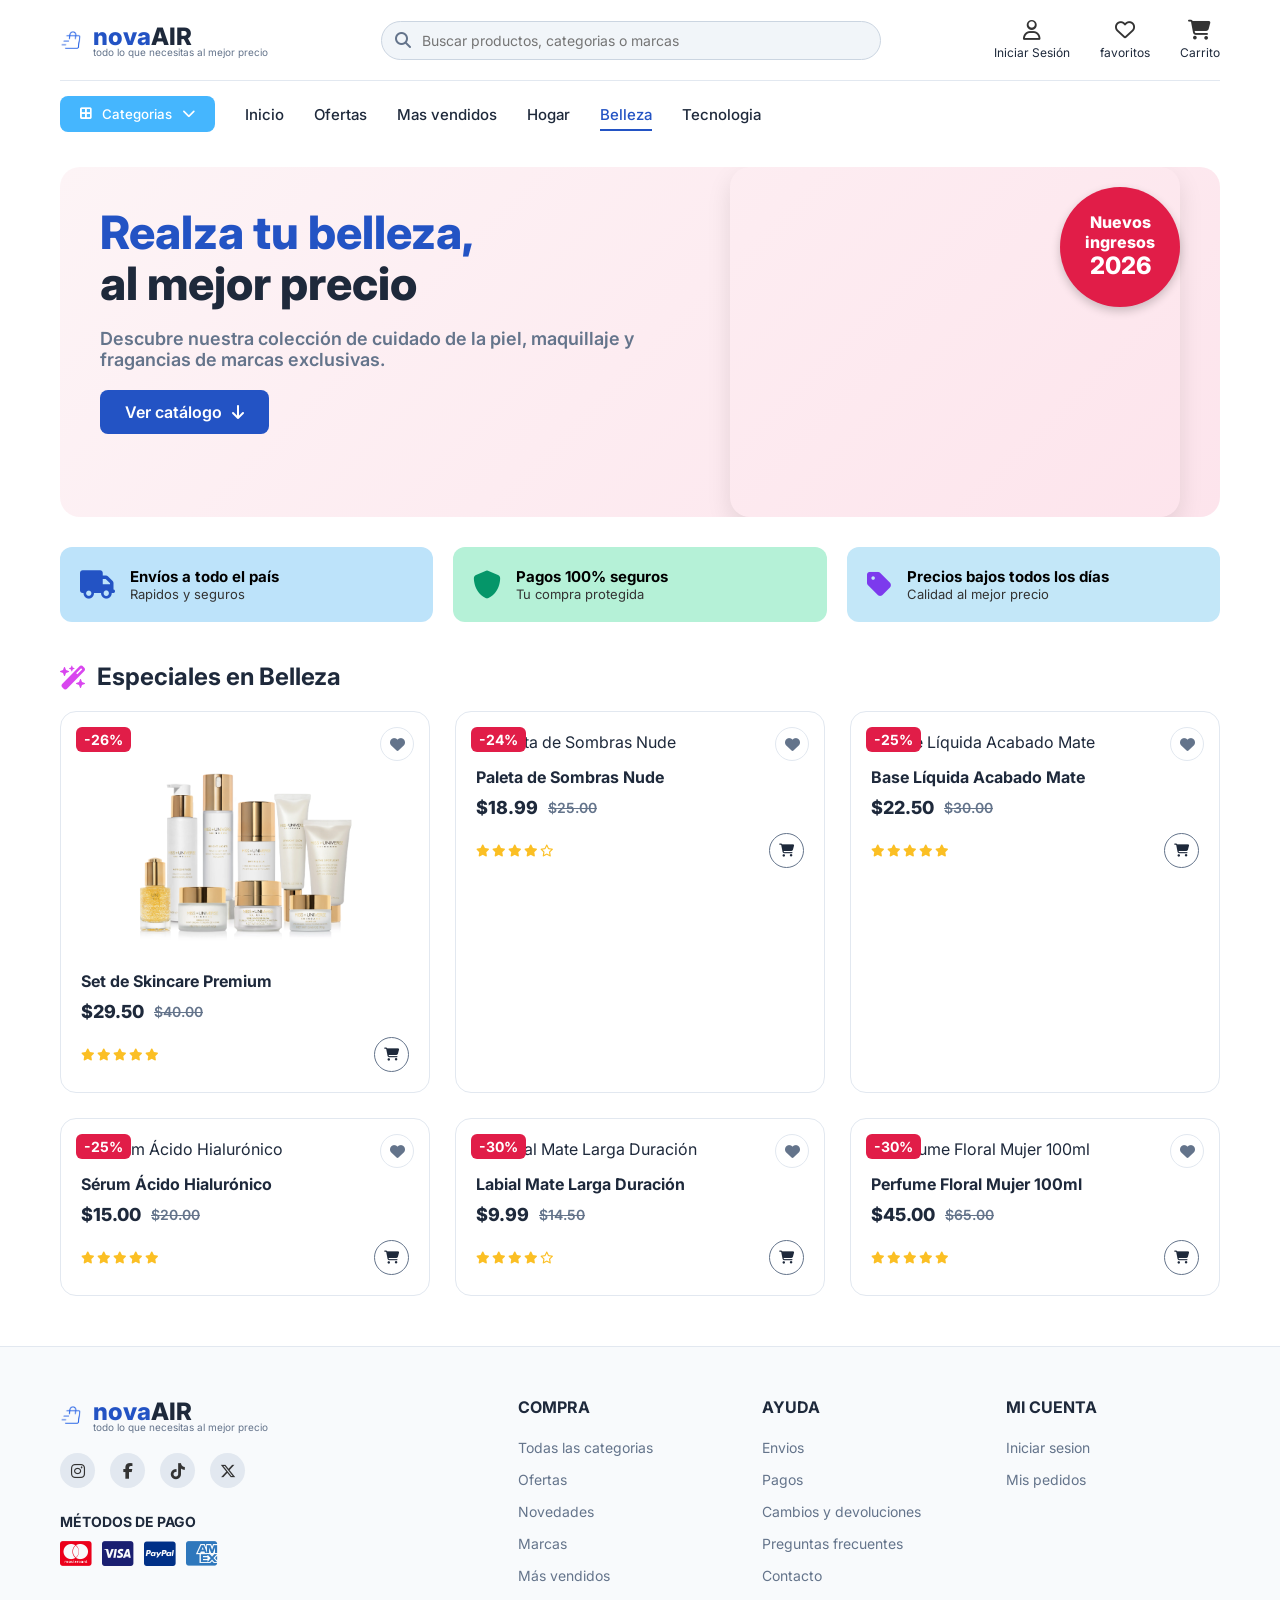
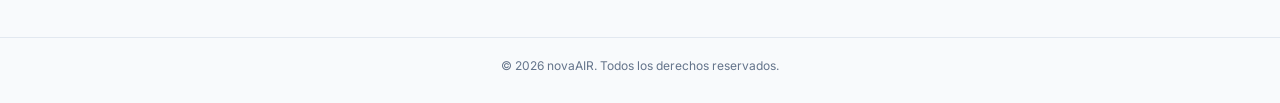
==== belleza.html @ 340e109e "Belleza agregada" ====
<!DOCTYPE html>
<html lang="es">
<head>
    <meta charset="UTF-8">
    <meta name="viewport" content="width=device-width, initial-scale=1.0">
    <title>novaAIR - Belleza</title>
    <!-- Fuente de Google Fonts -->
    <link href="https://fonts.googleapis.com/css2?family=Inter:wght@400;500;600;700;800&display=swap" rel="stylesheet">
    <!-- Iconos de FontAwesome -->
    <link rel="stylesheet" href="https://cdnjs.cloudflare.com/ajax/libs/font-awesome/6.5.2/css/all.min.css">
    
    <style>
        /* ================= VARIABLES Y RESET ================= */
        :root {
            --primary-blue: #2353C4;
            --light-blue: #45B6FE;
            --bg-light: #F4F7FB;
            --text-dark: #1E293B;
            --text-gray: #64748B;
            --border-color: #E2E8F0;
            --success-green: #059669;
            --danger-red: #E11D48;
        }

        * {
            margin: 0;
            padding: 0;
            box-sizing: border-box;
            font-family: 'Inter', sans-serif;
        }

        body {
            background-color: #ffffff;
            color: var(--text-dark);
        }

        a {
            text-decoration: none;
            color: inherit;
        }

        ul {
            list-style: none;
        }

        button {
            font-family: 'Inter', sans-serif;
        }

        .container {
            max-width: 1200px;
            margin: 0 auto;
            padding: 0 20px;
        }

        /* ================= HEADER ================= */
        .top-header {
            display: flex;
            justify-content: space-between;
            align-items: center;
            padding: 20px 0;
            border-bottom: 1px solid var(--border-color);
        }

        .logo {
            display: flex;
            align-items: center;
            gap: 10px;
        }

        .logo h1 {
            font-size: 24px;
            font-weight: 800;
            color: var(--primary-blue);
            margin-bottom: -5px;
        }

        .logo span {
            color: var(--text-dark);
        }

        .logo p {
            font-size: 10px;
            color: var(--text-gray);
        }

        /* --- BUSCADOR UNIFICADO --- */
        .search-bar {
            flex: 1;
            max-width: 500px;
            position: relative;
        }

        .search-bar input {
            width: 100%;
            padding: 10px 16px 10px 40px;
            border-radius: 20px;
            border: 1px solid #CBD5E1;
            background-color: #F1F5F9;
            font-size: 14px;
            outline: none;
        }

        .search-bar i {
            position: absolute;
            left: 14px;
            top: 50%;
            transform: translateY(-50%);
            color: var(--text-gray); 
        }

        .user-actions {
            display: flex;
            gap: 30px;
        }

        .action-item {
            display: flex;
            flex-direction: column;
            align-items: center;
            font-size: 12px;
            color: var(--text-dark);
            cursor: pointer;
            background: none;
            border: none;
            position: relative;
        }

        .action-item i {
            font-size: 20px;
            margin-bottom: 5px;
            color: #333;
        }

        .action-item span {
            white-space: nowrap;
        }

        .badge-count {
            position: absolute;
            top: -6px;
            right: 8px;
            background-color: var(--danger-red);
            color: white;
            font-size: 10px;
            font-weight: 700;
            width: 16px;
            height: 16px;
            border-radius: 50%;
            display: flex;
            align-items: center;
            justify-content: center;
        }

        /* ================= NAVEGACIÓN ================= */
        .navbar {
            display: flex;
            align-items: center;
            padding: 15px 0;
            gap: 30px;
        }

        .btn-categories {
            background-color: var(--light-blue);
            color: white;
            border: none;
            padding: 10px 20px;
            border-radius: 8px;
            font-weight: 500;
            display: flex;
            align-items: center;
            gap: 10px;
            cursor: pointer;
        }

        .nav-links {
            display: flex;
            gap: 30px;
            font-weight: 500;
            font-size: 15px;
        }

        .nav-links li.active a {
            color: var(--primary-blue);
            border-bottom: 2px solid var(--primary-blue);
            padding-bottom: 5px;
        }

        .nav-links a:hover {
            color: var(--primary-blue);
        }

        /* ================= HERO SECTION (BELLEZA) ================= */
        .hero {
            background: linear-gradient(135deg, #FDF4F6 0%, #FDE4EC 100%); /* Degradado cálido para belleza */
            border-radius: 20px;
            padding: 40px;
            display: flex;
            justify-content: space-between;
            margin-top: 20px;
            position: relative;
            overflow: hidden;
            min-height: 350px;
        }

        .hero-content {
            max-width: 50%;
            z-index: 2;
        }

        .hero h2 {
            font-size: 46px;
            font-weight: 800;
            color: var(--primary-blue);
            line-height: 1.1;
        }

        .hero h2 span {
            color: var(--text-dark);
            display: block;
        }

        .hero p {
            margin: 20px 0;
            font-size: 18px;
            font-weight: 600;
            color: var(--text-gray);
        }

        .btn-primary {
            background-color: var(--primary-blue);
            color: white;
            padding: 12px 25px;
            border-radius: 8px;
            border: none;
            font-weight: 600;
            font-size: 16px;
            display: inline-flex;
            align-items: center;
            gap: 10px;
            cursor: pointer;
        }

        .hero-image-placeholder {
            width: 450px;
            height: 350px;
            background: url('https://images.unsplash.com/photo-1596462502278-27bfdc403348?auto=format&fit=crop&q=80&w=800') no-repeat center center;
            background-size: cover;
            border-radius: 20px;
            position: absolute;
            right: 40px;
            top: 50%;
            transform: translateY(-50%);
            z-index: 1;
            box-shadow: 0 10px 25px rgba(0,0,0,0.1);
        }

        .hero-badge {
            position: absolute;
            top: 20px;
            right: 40px;
            background-color: var(--danger-red);
            color: white;
            width: 120px;
            height: 120px;
            border-radius: 50%;
            display: flex;
            flex-direction: column;
            justify-content: center;
            align-items: center;
            font-weight: 800;
            text-align: center;
            line-height: 1.2;
            box-shadow: 0 4px 10px rgba(0,0,0,0.2);
            z-index: 3;
        }

        .hero-badge span {
            font-size: 24px;
        }

        /* ================= BANNERS DE BENEFICIOS ================= */
        .benefits-banner {
            display: flex;
            gap: 20px;
            margin-top: 30px;
        }

        .benefit-card {
            flex: 1;
            padding: 20px;
            border-radius: 12px;
            display: flex;
            align-items: center;
            gap: 15px;
            cursor: pointer;
            border: none;
            text-align: left;
            transition: transform 0.3s ease, box-shadow 0.3s ease;
        }

        .benefit-card:hover {
            transform: translateY(-5px);
            box-shadow: 0 8px 15px rgba(0,0,0,0.1);
        }

        .benefit-card.blue { background-color: #BDE3FA; }
        .benefit-card.green { background-color: #B5F1D7; }
        .benefit-card.light { background-color: #C3E7F8; }

        .benefit-icon {
            font-size: 28px;
            color: var(--primary-blue);
            display: flex;
            align-items: center;
            justify-content: center;
        }

        .benefit-card.green .benefit-icon { color: #059669; }
        .benefit-card.light .benefit-icon { color: #7C3AED; }

        .benefit-text h4 { font-size: 15px; font-weight: 700; }
        .benefit-text p { font-size: 13px; color: #333; }

        /* ================= OFERTAS / PRODUCTOS ================= */
        .section-title {
            margin: 40px 0 20px;
            font-size: 24px;
            display: flex;
            align-items: center;
            gap: 10px;
        }

        .products-grid {
            display: grid;
            grid-template-columns: repeat(3, 1fr);
            gap: 25px;
            margin-bottom: 50px;
        }

        .product-card {
            border: 1px solid var(--border-color);
            border-radius: 16px;
            padding: 20px;
            position: relative;
            background: white;
            transition: box-shadow 0.3s ease;
        }

        .product-card:hover {
            box-shadow: 0 10px 25px rgba(0,0,0,0.05);
        }

        .discount-badge {
            position: absolute;
            top: 15px;
            left: 15px;
            font-size: 14px;
            background-color: var(--danger-red);
            color: white;
            padding: 4px 8px;
            border-radius: 6px;
            font-weight: 700;
            z-index: 10;
        }

        .favorite-toggle {
            position: absolute;
            top: 15px;
            right: 15px;
            z-index: 10;
            background: white;
            border: 1px solid var(--border-color);
            width: 34px;
            height: 34px;
            border-radius: 50%;
            display: flex;
            align-items: center;
            justify-content: center;
            cursor: pointer;
            color: var(--text-gray);
            font-size: 15px;
            transition: transform 0.15s ease, color 0.2s ease, border-color 0.2s ease;
        }
        
        .favorite-toggle:hover { transform: scale(1.08); }
        .favorite-toggle.active { color: var(--danger-red); border-color: var(--danger-red); }

        .product-image {
            width: 100%;
            height: 220px;
            object-fit: contain;
            margin-bottom: 15px;
        }

        .product-title {
            font-size: 16px;
            font-weight: 700;
            margin-bottom: 10px;
        }

        .product-prices {
            display: flex;
            align-items: center;
            gap: 10px;
            margin-bottom: 15px;
        }

        .price-current {
            font-size: 18px;
            font-weight: 800;
        }

        .price-old {
            font-size: 14px;
            color: var(--text-gray);
            text-decoration: line-through;
            font-weight: 600;
        }

        .product-footer {
            display: flex;
            justify-content: space-between;
            align-items: center;
        }

        .stars { color: #FBBF24; font-size: 12px; }
        .stars i { margin-right: 2px; }

        .btn-cart {
            background: transparent;
            border: 1px solid var(--text-gray);
            border-radius: 50%;
            width: 35px;
            height: 35px;
            display: flex;
            align-items: center;
            justify-content: center;
            cursor: pointer;
            color: var(--text-dark);
            transition: background-color 0.2s ease, color 0.2s ease, border-color 0.2s ease;
        }
        .btn-cart:hover {
            background-color: var(--primary-blue);
            border-color: var(--primary-blue);
            color: white;
        }
        .btn-cart.added {
            background-color: var(--success-green);
            border-color: var(--success-green);
            color: white;
        }

        /* ================= ESTILOS MODALES (Igual al index) ================= */
        .modal-overlay {
            display: none; position: fixed; top: 0; left: 0; width: 100%; height: 100%;
            background-color: rgba(0, 0, 0, 0.5); z-index: 9999; justify-content: center;
            align-items: center; opacity: 0; transition: opacity 0.3s ease; padding: 20px;
        }
        .modal-overlay.active { display: flex; opacity: 1; }
        .modal-box {
            background-color: #ffffff; padding: 30px; border-radius: 16px; width: 100%;
            max-width: 400px; text-align: center; position: relative; box-shadow: 0 15px 30px rgba(0,0,0,0.2);
            transform: translateY(-30px); transition: transform 0.3s ease; max-height: 85vh; overflow-y: auto;
        }
        .modal-overlay.active .modal-box { transform: translateY(0); }
        .modal-box.modal-wide { max-width: 520px; text-align: left; }
        .modal-close-btn { position: absolute; top: 15px; right: 15px; font-size: 24px; cursor: pointer; color: var(--text-gray); line-height: 1; }
        .modal-title { font-size: 20px; font-weight: 800; margin-top: 10px; }
        .modal-btn { background-color: var(--primary-blue); color: white; border: none; padding: 10px 30px; border-radius: 8px; font-weight: 600; cursor: pointer; width: 100%; }
        .modal-btn.secondary { background-color: transparent; color: var(--text-gray); border: 1px solid var(--border-color); margin-top: 10px; }
        
        .form-group { text-align: left; margin-bottom: 15px; }
        .form-group label { display: block; font-size: 13px; font-weight: 600; margin-bottom: 6px; color: var(--text-gray); }
        .form-group input { width: 100%; padding: 10px 14px; border-radius: 8px; border: 1px solid var(--border-color); font-size: 14px; outline: none; }
        .form-switch { text-align: center; font-size: 13px; margin-top: 15px; }
        .form-switch a { color: var(--primary-blue); font-weight: 700; cursor: pointer; }

        /* ================= FOOTER (Igual al index_3) ================= */
        .footer { background-color: #F8FAFC; padding: 50px 0 30px; margin-top: 50px; border-top: 1px solid var(--border-color); }
        .footer-content { display: grid; grid-template-columns: 2fr 1fr 1fr 1fr; gap: 30px; }
        .footer-col h4 { font-size: 16px; font-weight: 700; margin-bottom: 20px; text-transform: uppercase; }
        .footer-col ul li { margin-bottom: 12px; }
        .footer-col ul li a, .footer-col ul li button { color: var(--text-gray); font-size: 14px; background: none; border: none; cursor: pointer; text-align: left; }
        .footer-col ul li a:hover, .footer-col ul li button:hover { color: var(--primary-blue); }
        
        /* MÉTODOS DE PAGO EN EL FOOTER */
        .payment-methods { margin-top: 25px; }
        .payment-methods h5 { font-size: 14px; font-weight: 700; color: var(--text-dark); margin-bottom: 10px; }
        .payment-icons { display: flex; gap: 10px; font-size: 28px; color: var(--text-gray); }
        
        .footer-bottom { text-align: center; font-size: 12px; color: var(--text-gray); margin-top: 40px; padding-top: 20px; border-top: 1px solid var(--border-color); }
        
        .social-icons { display: flex; gap: 15px; margin-top: 20px; }
        .social-icons a { display: flex; align-items: center; justify-content: center; width: 35px; height: 35px; background-color: #E2E8F0; border-radius: 50%; color: #333; font-size: 16px; transition: background-color 0.2s ease, color 0.2s ease; }
        .social-icons a:hover { background-color: var(--primary-blue); color: white; }

        /* TOAST */
        #toast { position: fixed; bottom: 25px; left: 50%; transform: translateX(-50%) translateY(20px); background: var(--text-dark); color: white; padding: 12px 22px; border-radius: 30px; font-size: 14px; font-weight: 600; display: flex; align-items: center; gap: 10px; z-index: 10000; opacity: 0; pointer-events: none; transition: opacity 0.25s ease, transform 0.25s ease; }
        #toast.show { opacity: 1; transform: translateX(-50%) translateY(0); }
        #toast i { color: #34D399; }
    </style>
</head>
<body>

    <div class="container">
        <!-- HEADER PRINCIPAL -->
        <header class="top-header">
            <a href="index.html" class="logo" style="text-decoration:none;">
                <img src="../Assets/Logo nova air.png" alt="Icono novaAIR" style="height: 24px;">
                <div>
                    <h1>nova<span>AIR</span></h1>
                    <p>todo lo que necesitas al mejor precio</p>
                </div>
            </a>

            <div class="search-bar">
                <i class="fa-solid fa-magnifying-glass"></i>
                <input type="text" placeholder="Buscar productos, categorias o marcas">
            </div>

            <div class="user-actions">
                <button class="action-item" id="btnLogin" onclick="onUserIconClick()">
                    <i class="fa-regular fa-user"></i>
                    <span id="userLabel">Iniciar Sesión</span>
                </button>
                <button class="action-item" onclick="abrirFavoritos()">
                    <i class="fa-regular fa-heart"></i>
                    <span>favoritos</span>
                    <span class="badge-count" id="favBadge" style="display:none;">0</span>
                </button>
                <button class="action-item" onclick="abrirCarrito()">
                    <i class="fa-solid fa-cart-shopping"></i>
                    <span>Carrito</span>
                    <span class="badge-count" id="cartBadge" style="display:none;">0</span>
                </button>
            </div>
        </header>

        <!-- BARRA DE NAVEGACIÓN -->
        <nav class="navbar">
            <button class="btn-categories">
                <i class="fa-solid fa-border-all"></i> Categorias <i class="fa-solid fa-chevron-down"></i>
            </button>
            <ul class="nav-links">
                <li><a href="index.html">Inicio</a></li>
                <li><a href="ofertas.html">Ofertas</a></li>
                <li><a href="mas-vendidos.html">Mas vendidos</a></li>
                <li><a href="hogar.html">Hogar</a></li>
                <li class="active"><a href="belleza.html">Belleza</a></li>
                <li><a href="tecnologia.html">Tecnologia</a></li>
            </ul>
        </nav>

        <main>
            <!-- SECCIÓN HERO BELLEZA -->
            <section class="hero">
                <div class="hero-content">
                    <h2>Realza tu belleza,<br><span>al mejor precio</span></h2>
                    <p>Descubre nuestra colección de cuidado de la piel, maquillaje y fragancias de marcas exclusivas.</p>
                    <button class="btn-primary" onclick="document.getElementById('productos-belleza').scrollIntoView({behavior:'smooth'})">
                        Ver catálogo <i class="fa-solid fa-arrow-down"></i>
                    </button>
                </div>

                <!-- Banner Image (puedes cambiar esta URL por una de tus imágenes locales en Assets) -->
                <div class="hero-image-placeholder"></div>

                <div class="hero-badge">
                    Nuevos<br>ingresos<br><span>2026</span>
                </div>
            </section>

            <!-- BANNERS DE BENEFICIOS -->
            <section class="benefits-banner">
                <button class="benefit-card blue" onclick="mostrarInfo('fa-solid fa-truck', 'Envíos a todo el país', '¡Recibe tus productos en la puerta de tu casa en menos de 24/48 horas para que disfrutes tu compra cuanto antes!')">
                    <div class="benefit-icon"><i class="fa-solid fa-truck"></i></div>
                    <div class="benefit-text">
                        <h4>Envíos a todo el país</h4>
                        <p>Rapidos y seguros</p>
                    </div>
                </button>

                <button class="benefit-card green" onclick="mostrarInfo('fa-solid fa-shield', 'Pagos 100% seguros', 'Utilizamos tecnología de encriptación avanzada. Tus datos y tu dinero están totalmente protegidos en cada transacción.')">
                    <div class="benefit-icon"><i class="fa-solid fa-shield"></i></div>
                    <div class="benefit-text">
                        <h4>Pagos 100% seguros</h4>
                        <p>Tu compra protegida</p>
                    </div>
                </button>

                <button class="benefit-card light" onclick="mostrarInfo('fa-solid fa-tag', 'Precios bajos todos los días', '¿No era lo que esperabas? Tienes 30 días para devolver o cambiar tu producto sin ningún costo adicional ni papeleos.')">
                    <div class="benefit-icon"><i class="fa-solid fa-tag"></i></div>
                    <div class="benefit-text">
                        <h4>Precios bajos todos los días</h4>
                        <p>Calidad al mejor precio</p>
                    </div>
                </button>
            </section>

            <!-- GRID DE PRODUCTOS (2 FILAS DE 3 = 6 PRODUCTOS) -->
            <h3 class="section-title" id="productos-belleza"><i class="fa-solid fa-wand-magic-sparkles" style="color: #D946EF;"></i> Especiales en Belleza</h3>
            <section class="products-grid" id="productsGrid">
                <!-- Los productos se generan dinámicamente con JavaScript -->
            </section>

        </main>
    </div>

    <!-- FOOTER CON MÉTODOS DE PAGO INCLUÍDOS -->
    <footer class="footer">
        <div class="container footer-content">
            <div class="footer-col">
                <div class="logo">
                    <img src="../Assets/Logo nova air.png" alt="Icono novaAIR" style="height: 24px;">                    
                    <div>
                        <h1>nova<span>AIR</span></h1>
                        <p>todo lo que necesitas al mejor precio</p>
                    </div>
                </div>
                
                <!-- REDES SOCIALES (Si aplicaste el script de las imágenes SVG/PNG cámbialo aquí) -->
                <div class="social-icons">
                    <a href="https://www.instagram.com" class="icono-social" target="_blank" rel="noopener noreferrer" title="Instagram"><i class="fa-brands fa-instagram"></i></a>
                    <a href="https://www.facebook.com" class="icono-social" target="_blank" rel="noopener noreferrer" title="Facebook"><i class="fa-brands fa-facebook-f"></i></a>
                    <a href="https://www.tiktok.com" class="icono-social" target="_blank" rel="noopener noreferrer" title="TikTok"><i class="fa-brands fa-tiktok"></i></a>
                    <a href="https://www.x.com" class="icono-social" target="_blank" rel="noopener noreferrer" title="X (Twitter)"><i class="fa-brands fa-x-twitter"></i></a>
                </div>

                <div class="payment-methods">
                    <h5>MÉTODOS DE PAGO</h5>
                    <div class="payment-icons">
                        <i class="fa-brands fa-cc-mastercard" style="color: #EB001B;"></i>
                        <i class="fa-brands fa-cc-visa" style="color: #1A1F71;"></i>
                        <i class="fa-brands fa-cc-paypal" style="color: #003087;"></i>
                        <i class="fa-brands fa-cc-amex" style="color: #2E77BC;"></i>
                    </div>
                </div>
            </div>

            <div class="footer-col">
                <h4>COMPRA</h4>
                <ul>
                    <li><button onclick="document.querySelector('.btn-categories').click()">Todas las categorias</button></li>
                    <li><a href="ofertas.html">Ofertas</a></li>
                    <li><button onclick="mostrarInfo('fa-solid fa-sparkles', 'Novedades', 'Todas las semanas sumamos productos nuevos a nuestro catálogo.')">Novedades</button></li>
                    <li><button onclick="mostrarInfo('fa-solid fa-copyright', 'Marcas', 'Trabajamos únicamente con marcas originales y proveedores verificados.')">Marcas</button></li>
                    <li><a href="mas-vendidos.html">Más vendidos</a></li>
                </ul>
            </div>

            <div class="footer-col">
                <h4>AYUDA</h4>
                <ul>
                    <li><button onclick="mostrarInfo('fa-solid fa-truck', 'Envíos', 'Realizamos envíos a todo el país en 24/48 horas.')">Envios</button></li>
                    <li><button onclick="mostrarInfo('fa-solid fa-credit-card', 'Pagos', 'Aceptamos tarjetas de crédito, débito y pagos contra entrega.')">Pagos</button></li>
                    <li><button onclick="mostrarInfo('fa-solid fa-rotate-left', 'Cambios y devoluciones', 'Tienes 30 días desde la recepción de tu pedido para solicitar cambio.')">Cambios y devoluciones</button></li>
                    <li><button onclick="mostrarInfo('fa-solid fa-circle-question', 'Preguntas frecuentes', '¿Tienes dudas? Visita nuestro centro de ayuda.')">Preguntas frecuentes</button></li>
                    <li><button onclick="mostrarInfo('fa-solid fa-headset', 'Contacto', 'Escríbenos a soporte@novaair.com')">Contacto</button></li>
                </ul>
            </div>

            <div class="footer-col">
                <h4>MI CUENTA</h4>
                <ul>
                    <li><button onclick="onUserIconClick()" id="footerLoginBtn">Iniciar sesion</button></li>
                    <li><button onclick="verPedidos()">Mis pedidos</button></li>
                </ul>
            </div>
        </div>
        <div class="footer-bottom">
            © 2026 novaAIR. Todos los derechos reservados.
        </div>
    </footer>

    <!-- MODALES (Ocultos hasta que se llaman con JS) -->
    <div id="infoModal" class="modal-overlay"><div class="modal-box"><span class="modal-close-btn" onclick="cerrarModal('infoModal')">&times;</span><i id="infoModalIcon" class="modal-icon-top"></i><h3 id="infoModalTitle" class="modal-title"></h3><p id="infoModalText"></p><button class="modal-btn" onclick="cerrarModal('infoModal')">Aceptar</button></div></div>
    
    <div id="loginModal" class="modal-overlay"><div class="modal-box"><span class="modal-close-btn" onclick="cerrarModal('loginModal')">&times;</span><i class="fa-regular fa-circle-user modal-icon-top"></i><h3 class="modal-title" id="loginModalTitle">Iniciar sesión</h3><div id="loginFields"><div class="form-group" id="nameFieldGroup" style="display:none;"><label>Nombre</label><input type="text" id="regName" placeholder="Tu nombre"></div><div class="form-group"><label>Correo electrónico</label><input type="email" id="loginEmail" placeholder="tucorreo@ejemplo.com"></div><div class="form-group"><label>Contraseña</label><input type="password" id="loginPassword" placeholder="••••••••"></div><p class="form-error" id="loginError">Error.</p><button class="modal-btn" id="loginSubmitBtn" onclick="procesarLogin()">Iniciar sesión</button></div><p class="form-switch"><span id="switchLoginText">¿No tienes cuenta? <a onclick="cambiarModoLogin(true)">Regístrate</a></span><span id="switchRegisterText" style="display:none;">¿Ya tienes cuenta? <a onclick="cambiarModoLogin(false)">Inicia sesión</a></span></p></div></div>
    
    <div id="accountModal" class="modal-overlay"><div class="modal-box"><span class="modal-close-btn" onclick="cerrarModal('accountModal')">&times;</span><i class="fa-regular fa-circle-user modal-icon-top"></i><h3 class="modal-title">¡Hola, <span id="accountUserName">Usuario</span>!</h3><p>Desde aquí puedes revisar tus pedidos o cerrar tu sesión.</p><button class="modal-btn" onclick="cerrarModal('accountModal'); verPedidos();">Ver mis pedidos</button><button class="modal-btn secondary" onclick="cerrarSesion()">Cerrar sesión</button></div></div>
    
    <div id="favModal" class="modal-overlay"><div class="modal-box modal-wide"><span class="modal-close-btn" onclick="cerrarModal('favModal')">&times;</span><h3 class="modal-title" style="text-align:center; margin-bottom: 10px;"><i class="fa-solid fa-heart" style="color:var(--danger-red);"></i> Tus favoritos</h3><div id="favList"></div></div></div>
    
    <div id="cartModal" class="modal-overlay"><div class="modal-box modal-wide"><span class="modal-close-btn" onclick="cerrarModal('cartModal')">&times;</span><h3 class="modal-title" style="text-align:center; margin-bottom: 10px;"><i class="fa-solid fa-cart-shopping"></i> Tu carrito</h3><div id="cartList"></div><div id="cartTotalWrap" style="display:none;"><div class="cart-total-row"><span>Total</span><span id="cartTotalValue">$0.00</span></div><button class="modal-btn" onclick="irACheckout()">Finalizar compra</button></div></div></div>
    
    <div id="checkoutModal" class="modal-overlay"><div class="modal-box"><span class="modal-close-btn" onclick="cerrarModal('checkoutModal')">&times;</span><i class="fa-solid fa-box-open modal-icon-top"></i><h3 class="modal-title">Confirmar pedido</h3><p>Estás a punto de comprar <strong id="checkoutCount">0</strong> producto(s) por un total de <strong id="checkoutTotal">$0.00</strong>.</p><button class="modal-btn" onclick="confirmarCompra()">Confirmar y pagar</button><button class="modal-btn secondary" onclick="cerrarModal('checkoutModal')">Cancelar</button></div></div>
    
    <div id="successModal" class="modal-overlay"><div class="modal-box"><span class="modal-close-btn" onclick="cerrarModal('successModal')">&times;</span><div class="order-success-icon"><i class="fa-solid fa-check"></i></div><h3 class="modal-title">¡Compra realizada!</h3><p>Te enviamos la confirmación a tu correo.</p><div class="order-number" id="orderNumberText">Pedido #000000</div><button class="modal-btn" onclick="cerrarModal('successModal')">Seguir comprando</button></div></div>
    
    <div id="ordersModal" class="modal-overlay"><div class="modal-box modal-wide"><span class="modal-close-btn" onclick="cerrarModal('ordersModal')">&times;</span><h3 class="modal-title" style="text-align:center; margin-bottom: 10px;"><i class="fa-solid fa-receipt"></i> Mis pedidos</h3><div id="ordersList"></div></div></div>
    
    <div id="toast"><i class="fa-solid fa-circle-check"></i><span id="toastText">Listo</span></div>

    <!-- SCRIPTS LÓGICOS -->
    <script>
        const state = { user: null, favorites: new Set(), cart: {}, orders: [], registeredUser: null, loginMode: 'login' };

        /* ================= CATALOGO BELLEZA (6 PRODUCTOS) ================= */
        const products = [
            {
                id: 'b1',
                title: 'Set de Skincare Premium',
                image: "Assets/Set de belleza.png",
                priceCurrent: 29.50,
                priceOld: 40.00,
                discount: '-26%',
                stars: 5
            },
            {
                id: 'b2',
                title: 'Paleta de Sombras Nude',
                image: 'https://images.unsplash.com/photo-1512496015851-a1dc8f4155bc?auto=format&fit=crop&q=80&w=400',
                priceCurrent: 18.99,
                priceOld: 25.00,
                discount: '-24%',
                stars: 4
            },
            {
                id: 'b3',
                title: 'Base Líquida Acabado Mate',
                image: 'https://images.unsplash.com/photo-1631214500515-e4ace70da275?auto=format&fit=crop&q=80&w=400',
                priceCurrent: 22.50,
                priceOld: 30.00,
                discount: '-25%',
                stars: 5
            },
            {
                id: 'b4',
                title: 'Sérum Ácido Hialurónico',
                image: 'https://images.unsplash.com/photo-1629198688000-71f23e745b6e?auto=format&fit=crop&q=80&w=400',
                priceCurrent: 15.00,
                priceOld: 20.00,
                discount: '-25%',
                stars: 5
            },
            {
                id: 'b5',
                title: 'Labial Mate Larga Duración',
                image: 'https://images.unsplash.com/photo-1586495777744-4413f21062fa?auto=format&fit=crop&q=80&w=400',
                priceCurrent: 9.99,
                priceOld: 14.50,
                discount: '-30%',
                stars: 4
            },
            {
                id: 'b6',
                title: 'Perfume Floral Mujer 100ml',
                image: 'https://images.unsplash.com/photo-1594035910387-fea47794261f?auto=format&fit=crop&q=80&w=400',
                priceCurrent: 45.00,
                priceOld: 65.00,
                discount: '-30%',
                stars: 5
            }
        ];

        /* =====================================================
           RENDER Y LOGICA GENERAL
           ===================================================== */
        function renderStars(count) {
            let html = '';
            for (let i = 0; i < 5; i++) {
                html += i < count ? '<i class="fa-solid fa-star"></i>' : '<i class="fa-regular fa-star"></i>';
            }
            return html;
        }

        function renderProducts() {
            const grid = document.getElementById('productsGrid');
            grid.innerHTML = products.map(p => `
                <article class="product-card">
                    <div class="discount-badge">${p.discount}</div>
                    <button class="favorite-toggle ${state.favorites.has(p.id) ? 'active' : ''}" id="fav-${p.id}" onclick="toggleFavorite('${p.id}')" title="Agregar a favoritos">
                        <i class="fa-solid fa-heart"></i>
                    </button>
                    <img src="${p.image}" alt="${p.title}" class="product-image">
                    <h4 class="product-title">${p.title}</h4>
                    <div class="product-prices">
                        <span class="price-current">$${p.priceCurrent.toFixed(2)}</span>
                        <span class="price-old">$${p.priceOld.toFixed(2)}</span>
                    </div>
                    <div class="product-footer">
                        <div class="stars">${renderStars(p.stars)}</div>
                        <button class="btn-cart" id="cartbtn-${p.id}" onclick="addToCart('${p.id}')" title="Agregar al carrito">
                            <i class="fa-solid fa-cart-shopping"></i>
                        </button>
                    </div>
                </article>
            `).join('');
        }

        function abrirModal(id) { document.getElementById(id).classList.add('active'); }
        function cerrarModal(id) { document.getElementById(id).classList.remove('active'); }
        function mostrarInfo(icono, titulo, texto) {
            document.getElementById('infoModalIcon').className = 'modal-icon-top ' + icono;
            document.getElementById('infoModalTitle').textContent = titulo;
            document.getElementById('infoModalText').textContent = texto;
            abrirModal('infoModal');
        }
        
        let toastTimer = null;
        function mostrarToast(texto) {
            const toast = document.getElementById('toast');
            document.getElementById('toastText').textContent = texto;
            toast.classList.add('show');
            clearTimeout(toastTimer);
            toastTimer = setTimeout(() => toast.classList.remove('show'), 2200);
        }

        document.querySelectorAll('.modal-overlay').forEach(overlay => {
            overlay.addEventListener('click', (e) => { if (e.target === overlay) overlay.classList.remove('active'); });
        });

        function onUserIconClick() {
            if (state.user) { document.getElementById('accountUserName').textContent = state.user.name; abrirModal('accountModal'); } 
            else { cambiarModoLogin(false); abrirModal('loginModal'); }
        }

        function cambiarModoLogin(esRegistro) {
            state.loginMode = esRegistro ? 'register' : 'login';
            document.getElementById('nameFieldGroup').style.display = esRegistro ? 'block' : 'none';
            document.getElementById('loginModalTitle').textContent = esRegistro ? 'Crear cuenta' : 'Iniciar sesión';
            document.getElementById('loginSubmitBtn').textContent = esRegistro ? 'Crear cuenta' : 'Iniciar sesión';
            document.getElementById('switchLoginText').style.display = esRegistro ? 'none' : 'inline';
            document.getElementById('switchRegisterText').style.display = esRegistro ? 'inline' : 'none';
            document.getElementById('loginError').style.display = 'none';
        }

        function procesarLogin() {
            const email = document.getElementById('loginEmail').value.trim();
            const password = document.getElementById('loginPassword').value.trim();
            const errorEl = document.getElementById('loginError');

            if (state.loginMode === 'register') {
                const name = document.getElementById('regName').value.trim();
                if (!name || !email || !password) { errorEl.textContent = 'Completa todos los campos.'; errorEl.style.display = 'block'; return; }
                state.registeredUser = { name, email, password };
                state.user = { name, email };
                mostrarToast('Cuenta creada. ¡Bienvenido/a, ' + name + '!');
            } else {
                if (!email || !password) { errorEl.textContent = 'Ingresa tu correo y contraseña.'; errorEl.style.display = 'block'; return; }
                if (state.registeredUser && state.registeredUser.email === email && state.registeredUser.password !== password) {
                    errorEl.textContent = 'Contraseña incorrecta.'; errorEl.style.display = 'block'; return;
                }
                const name = (state.registeredUser && state.registeredUser.email === email) ? state.registeredUser.name : email.split('@')[0];
                state.user = { name, email };
                mostrarToast('¡Bienvenido/a de nuevo, ' + name + '!');
            }
            errorEl.style.display = 'none'; document.getElementById('loginEmail').value = ''; document.getElementById('loginPassword').value = ''; document.getElementById('regName').value = '';
            actualizarUI(); cerrarModal('loginModal');
        }

        function cerrarSesion() { state.user = null; cerrarModal('accountModal'); actualizarUI(); mostrarToast('Sesión cerrada.'); }

        function actualizarUI() {
            const label = document.getElementById('userLabel');
            const footerBtn = document.getElementById('footerLoginBtn');
            if (state.user) { label.textContent = state.user.name.split(' ')[0]; footerBtn.textContent = 'Mi cuenta'; } 
            else { label.textContent = 'Iniciar Sesión'; footerBtn.textContent = 'Iniciar sesion'; }
        }

        function toggleFavorite(id) {
            const btn = document.getElementById('fav-' + id);
            if (state.favorites.has(id)) { state.favorites.delete(id); btn.classList.remove('active'); mostrarToast('Eliminado de favoritos.'); } 
            else { state.favorites.add(id); btn.classList.add('active'); mostrarToast('Agregado a favoritos.'); }
            actualizarBadges();
        }

        function abrirFavoritos() {
            const list = document.getElementById('favList');
            const favProducts = products.filter(p => state.favorites.has(p.id));
            if (favProducts.length === 0) { list.innerHTML = `<div class="list-empty"><i class="fa-regular fa-heart"></i>Sin favoritos.</div>`; } 
            else {
                list.innerHTML = favProducts.map(p => `
                    <div class="mini-item"><div class="mini-item-icon"><img src="${p.image}" style="width:100%;height:100%;object-fit:contain;"></div>
                    <div class="mini-item-info"><h5>${p.title}</h5><p>$${p.priceCurrent.toFixed(2)}</p></div>
                    <div class="mini-item-actions"><button class="qty-btn" onclick="addToCart('${p.id}')"><i class="fa-solid fa-cart-plus"></i></button><button class="remove-btn" onclick="toggleFavorite('${p.id}'); abrirFavoritos();"><i class="fa-solid fa-trash"></i></button></div></div>
                `).join('');
            }
            abrirModal('favModal');
        }

        function addToCart(id) {
            state.cart[id] = (state.cart[id] || 0) + 1; actualizarBadges();
            const btn = document.getElementById('cartbtn-' + id);
            if (btn) { btn.classList.add('added'); btn.innerHTML = '<i class="fa-solid fa-check"></i>'; setTimeout(() => { btn.classList.remove('added'); btn.innerHTML = '<i class="fa-solid fa-cart-shopping"></i>'; }, 900); }
            mostrarToast('Agregado al carrito.');
        }

        function cambiarCantidad(id, delta) { if (!state.cart[id]) return; state.cart[id] += delta; if (state.cart[id] <= 0) delete state.cart[id]; actualizarBadges(); abrirCarrito(); }
        function quitarDelCarrito(id) { delete state.cart[id]; actualizarBadges(); abrirCarrito(); }
        function calcularTotalCarrito() { return Object.entries(state.cart).reduce((total, [id, qty]) => { const product = products.find(p => p.id === id); return total + (product ? product.priceCurrent * qty : 0); }, 0); }

        function abrirCarrito() {
            const list = document.getElementById('cartList'); const totalWrap = document.getElementById('cartTotalWrap'); const entries = Object.entries(state.cart);
            if (entries.length === 0) { list.innerHTML = `<div class="list-empty"><i class="fa-solid fa-cart-shopping"></i>Tu carrito está vacío.</div>`; totalWrap.style.display = 'none'; } 
            else {
                list.innerHTML = entries.map(([id, qty]) => {
                    const p = products.find(prod => prod.id === id);
                    return `<div class="mini-item"><div class="mini-item-icon"><img src="${p.image}" style="width:100%;height:100%;object-fit:contain;"></div><div class="mini-item-info"><h5>${p.title}</h5><p>$${p.priceCurrent.toFixed(2)} c/u</p></div><div class="mini-item-actions"><button class="qty-btn" onclick="cambiarCantidad('${id}', -1)">−</button><span class="qty-value">${qty}</span><button class="qty-btn" onclick="cambiarCantidad('${id}', 1)">+</button><button class="remove-btn" onclick="quitarDelCarrito('${id}')"><i class="fa-solid fa-trash"></i></button></div></div>`;
                }).join('');
                document.getElementById('cartTotalValue').textContent = '$' + calcularTotalCarrito().toFixed(2); totalWrap.style.display = 'block';
            }
            abrirModal('cartModal');
        }

        function actualizarBadges() {
            const favCount = state.favorites.size; const favBadge = document.getElementById('favBadge');
            favBadge.textContent = favCount; favBadge.style.display = favCount > 0 ? 'flex' : 'none';
            const cartCount = Object.values(state.cart).reduce((a, b) => a + b, 0); const cartBadge = document.getElementById('cartBadge');
            cartBadge.textContent = cartCount; cartBadge.style.display = cartCount > 0 ? 'flex' : 'none';
        }

        function irACheckout() {
            if (Object.entries(state.cart).length === 0) return;
            if (!state.user) { cerrarModal('cartModal'); mostrarToast('Inicia sesión para comprar.'); cambiarModoLogin(false); abrirModal('loginModal'); return; }
            document.getElementById('checkoutCount').textContent = Object.entries(state.cart).reduce((a, [, qty]) => a + qty, 0);
            document.getElementById('checkoutTotal').textContent = '$' + calcularTotalCarrito().toFixed(2);
            cerrarModal('cartModal'); abrirModal('checkoutModal');
        }

        function confirmarCompra() {
            const orderId = Math.floor(100000 + Math.random() * 900000);
            state.orders.unshift({ id: orderId, date: new Date().toLocaleDateString('es-ES', { day: '2-digit', month: 'short', year: 'numeric' }), total: calcularTotalCarrito(), items: Object.entries(state.cart).map(([id, qty]) => ({ title: products.find(p => p.id === id).title, qty })), status: 'Confirmado' });
            state.cart = {}; actualizarBadges(); cerrarModal('checkoutModal');
            document.getElementById('orderNumberText').textContent = 'Pedido #' + orderId; abrirModal('successModal');
        }

        function verPedidos() {
            if (!state.user) { mostrarToast('Inicia sesión.'); cambiarModoLogin(false); abrirModal('loginModal'); return; }
            const list = document.getElementById('ordersList');
            if (state.orders.length === 0) { list.innerHTML = `<div class="list-empty"><i class="fa-solid fa-receipt"></i>Sin pedidos.</div>`; } 
            else { list.innerHTML = state.orders.map(order => `<div class="mini-item" style="align-items:flex-start;"><div class="mini-item-icon"><i class="fa-solid fa-box"></i></div><div class="mini-item-info"><h5>Pedido #${order.id} · ${order.status}</h5><p>${order.date} · ${order.items.reduce((a, it) => a + it.qty, 0)} producto(s)</p><p style="color:var(--text-dark);font-weight:700;">$${order.total.toFixed(2)}</p></div></div>`).join(''); }
            abrirModal('ordersModal');
        }

        renderProducts(); actualizarUI(); actualizarBadges();
    </script>
</body>
</html>
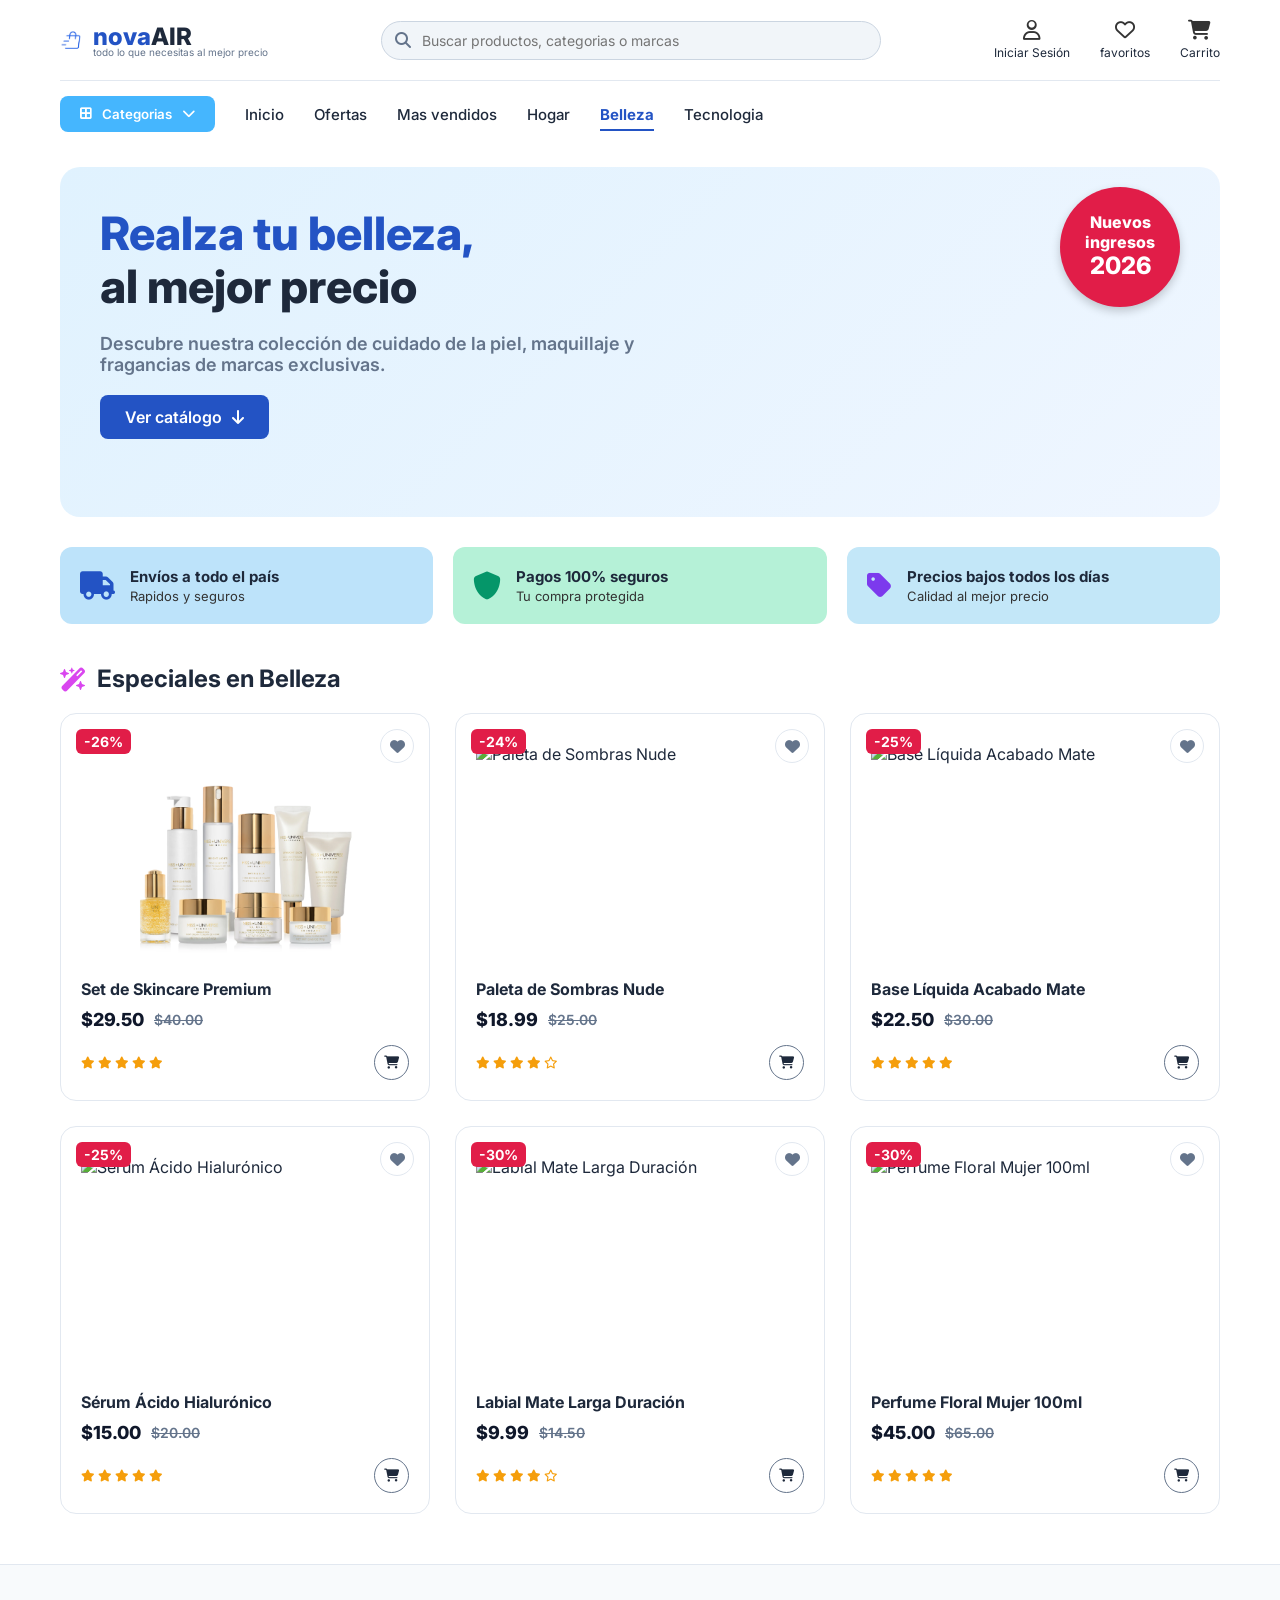
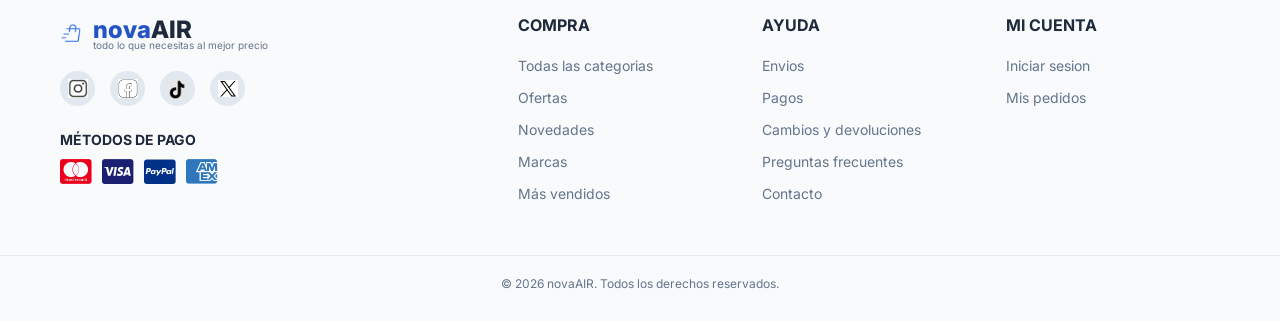
==== commit 0eae17e9: "Varios cambios de todas las paginas" ====
--- a/belleza.html
+++ b/belleza.html
@@ -9,497 +9,8 @@
     <!-- Iconos de FontAwesome -->
     <link rel="stylesheet" href="https://cdnjs.cloudflare.com/ajax/libs/font-awesome/6.5.2/css/all.min.css">
     
-    <style>
-        /* ================= VARIABLES Y RESET ================= */
-        :root {
-            --primary-blue: #2353C4;
-            --light-blue: #45B6FE;
-            --bg-light: #F4F7FB;
-            --text-dark: #1E293B;
-            --text-gray: #64748B;
-            --border-color: #E2E8F0;
-            --success-green: #059669;
-            --danger-red: #E11D48;
-        }
-
-        * {
-            margin: 0;
-            padding: 0;
-            box-sizing: border-box;
-            font-family: 'Inter', sans-serif;
-        }
-
-        body {
-            background-color: #ffffff;
-            color: var(--text-dark);
-        }
-
-        a {
-            text-decoration: none;
-            color: inherit;
-        }
-
-        ul {
-            list-style: none;
-        }
-
-        button {
-            font-family: 'Inter', sans-serif;
-        }
-
-        .container {
-            max-width: 1200px;
-            margin: 0 auto;
-            padding: 0 20px;
-        }
-
-        /* ================= HEADER ================= */
-        .top-header {
-            display: flex;
-            justify-content: space-between;
-            align-items: center;
-            padding: 20px 0;
-            border-bottom: 1px solid var(--border-color);
-        }
-
-        .logo {
-            display: flex;
-            align-items: center;
-            gap: 10px;
-        }
-
-        .logo h1 {
-            font-size: 24px;
-            font-weight: 800;
-            color: var(--primary-blue);
-            margin-bottom: -5px;
-        }
-
-        .logo span {
-            color: var(--text-dark);
-        }
-
-        .logo p {
-            font-size: 10px;
-            color: var(--text-gray);
-        }
-
-        /* --- BUSCADOR UNIFICADO --- */
-        .search-bar {
-            flex: 1;
-            max-width: 500px;
-            position: relative;
-        }
-
-        .search-bar input {
-            width: 100%;
-            padding: 10px 16px 10px 40px;
-            border-radius: 20px;
-            border: 1px solid #CBD5E1;
-            background-color: #F1F5F9;
-            font-size: 14px;
-            outline: none;
-        }
-
-        .search-bar i {
-            position: absolute;
-            left: 14px;
-            top: 50%;
-            transform: translateY(-50%);
-            color: var(--text-gray); 
-        }
-
-        .user-actions {
-            display: flex;
-            gap: 30px;
-        }
-
-        .action-item {
-            display: flex;
-            flex-direction: column;
-            align-items: center;
-            font-size: 12px;
-            color: var(--text-dark);
-            cursor: pointer;
-            background: none;
-            border: none;
-            position: relative;
-        }
-
-        .action-item i {
-            font-size: 20px;
-            margin-bottom: 5px;
-            color: #333;
-        }
-
-        .action-item span {
-            white-space: nowrap;
-        }
-
-        .badge-count {
-            position: absolute;
-            top: -6px;
-            right: 8px;
-            background-color: var(--danger-red);
-            color: white;
-            font-size: 10px;
-            font-weight: 700;
-            width: 16px;
-            height: 16px;
-            border-radius: 50%;
-            display: flex;
-            align-items: center;
-            justify-content: center;
-        }
-
-        /* ================= NAVEGACIÓN ================= */
-        .navbar {
-            display: flex;
-            align-items: center;
-            padding: 15px 0;
-            gap: 30px;
-        }
-
-        .btn-categories {
-            background-color: var(--light-blue);
-            color: white;
-            border: none;
-            padding: 10px 20px;
-            border-radius: 8px;
-            font-weight: 500;
-            display: flex;
-            align-items: center;
-            gap: 10px;
-            cursor: pointer;
-        }
-
-        .nav-links {
-            display: flex;
-            gap: 30px;
-            font-weight: 500;
-            font-size: 15px;
-        }
-
-        .nav-links li.active a {
-            color: var(--primary-blue);
-            border-bottom: 2px solid var(--primary-blue);
-            padding-bottom: 5px;
-        }
-
-        .nav-links a:hover {
-            color: var(--primary-blue);
-        }
-
-        /* ================= HERO SECTION (BELLEZA) ================= */
-        .hero {
-            background: linear-gradient(135deg, #FDF4F6 0%, #FDE4EC 100%); /* Degradado cálido para belleza */
-            border-radius: 20px;
-            padding: 40px;
-            display: flex;
-            justify-content: space-between;
-            margin-top: 20px;
-            position: relative;
-            overflow: hidden;
-            min-height: 350px;
-        }
-
-        .hero-content {
-            max-width: 50%;
-            z-index: 2;
-        }
-
-        .hero h2 {
-            font-size: 46px;
-            font-weight: 800;
-            color: var(--primary-blue);
-            line-height: 1.1;
-        }
-
-        .hero h2 span {
-            color: var(--text-dark);
-            display: block;
-        }
-
-        .hero p {
-            margin: 20px 0;
-            font-size: 18px;
-            font-weight: 600;
-            color: var(--text-gray);
-        }
-
-        .btn-primary {
-            background-color: var(--primary-blue);
-            color: white;
-            padding: 12px 25px;
-            border-radius: 8px;
-            border: none;
-            font-weight: 600;
-            font-size: 16px;
-            display: inline-flex;
-            align-items: center;
-            gap: 10px;
-            cursor: pointer;
-        }
-
-        .hero-image-placeholder {
-            width: 450px;
-            height: 350px;
-            background: url('https://images.unsplash.com/photo-1596462502278-27bfdc403348?auto=format&fit=crop&q=80&w=800') no-repeat center center;
-            background-size: cover;
-            border-radius: 20px;
-            position: absolute;
-            right: 40px;
-            top: 50%;
-            transform: translateY(-50%);
-            z-index: 1;
-            box-shadow: 0 10px 25px rgba(0,0,0,0.1);
-        }
-
-        .hero-badge {
-            position: absolute;
-            top: 20px;
-            right: 40px;
-            background-color: var(--danger-red);
-            color: white;
-            width: 120px;
-            height: 120px;
-            border-radius: 50%;
-            display: flex;
-            flex-direction: column;
-            justify-content: center;
-            align-items: center;
-            font-weight: 800;
-            text-align: center;
-            line-height: 1.2;
-            box-shadow: 0 4px 10px rgba(0,0,0,0.2);
-            z-index: 3;
-        }
-
-        .hero-badge span {
-            font-size: 24px;
-        }
-
-        /* ================= BANNERS DE BENEFICIOS ================= */
-        .benefits-banner {
-            display: flex;
-            gap: 20px;
-            margin-top: 30px;
-        }
-
-        .benefit-card {
-            flex: 1;
-            padding: 20px;
-            border-radius: 12px;
-            display: flex;
-            align-items: center;
-            gap: 15px;
-            cursor: pointer;
-            border: none;
-            text-align: left;
-            transition: transform 0.3s ease, box-shadow 0.3s ease;
-        }
-
-        .benefit-card:hover {
-            transform: translateY(-5px);
-            box-shadow: 0 8px 15px rgba(0,0,0,0.1);
-        }
-
-        .benefit-card.blue { background-color: #BDE3FA; }
-        .benefit-card.green { background-color: #B5F1D7; }
-        .benefit-card.light { background-color: #C3E7F8; }
-
-        .benefit-icon {
-            font-size: 28px;
-            color: var(--primary-blue);
-            display: flex;
-            align-items: center;
-            justify-content: center;
-        }
-
-        .benefit-card.green .benefit-icon { color: #059669; }
-        .benefit-card.light .benefit-icon { color: #7C3AED; }
-
-        .benefit-text h4 { font-size: 15px; font-weight: 700; }
-        .benefit-text p { font-size: 13px; color: #333; }
-
-        /* ================= OFERTAS / PRODUCTOS ================= */
-        .section-title {
-            margin: 40px 0 20px;
-            font-size: 24px;
-            display: flex;
-            align-items: center;
-            gap: 10px;
-        }
-
-        .products-grid {
-            display: grid;
-            grid-template-columns: repeat(3, 1fr);
-            gap: 25px;
-            margin-bottom: 50px;
-        }
-
-        .product-card {
-            border: 1px solid var(--border-color);
-            border-radius: 16px;
-            padding: 20px;
-            position: relative;
-            background: white;
-            transition: box-shadow 0.3s ease;
-        }
-
-        .product-card:hover {
-            box-shadow: 0 10px 25px rgba(0,0,0,0.05);
-        }
-
-        .discount-badge {
-            position: absolute;
-            top: 15px;
-            left: 15px;
-            font-size: 14px;
-            background-color: var(--danger-red);
-            color: white;
-            padding: 4px 8px;
-            border-radius: 6px;
-            font-weight: 700;
-            z-index: 10;
-        }
-
-        .favorite-toggle {
-            position: absolute;
-            top: 15px;
-            right: 15px;
-            z-index: 10;
-            background: white;
-            border: 1px solid var(--border-color);
-            width: 34px;
-            height: 34px;
-            border-radius: 50%;
-            display: flex;
-            align-items: center;
-            justify-content: center;
-            cursor: pointer;
-            color: var(--text-gray);
-            font-size: 15px;
-            transition: transform 0.15s ease, color 0.2s ease, border-color 0.2s ease;
-        }
-        
-        .favorite-toggle:hover { transform: scale(1.08); }
-        .favorite-toggle.active { color: var(--danger-red); border-color: var(--danger-red); }
-
-        .product-image {
-            width: 100%;
-            height: 220px;
-            object-fit: contain;
-            margin-bottom: 15px;
-        }
-
-        .product-title {
-            font-size: 16px;
-            font-weight: 700;
-            margin-bottom: 10px;
-        }
-
-        .product-prices {
-            display: flex;
-            align-items: center;
-            gap: 10px;
-            margin-bottom: 15px;
-        }
-
-        .price-current {
-            font-size: 18px;
-            font-weight: 800;
-        }
-
-        .price-old {
-            font-size: 14px;
-            color: var(--text-gray);
-            text-decoration: line-through;
-            font-weight: 600;
-        }
-
-        .product-footer {
-            display: flex;
-            justify-content: space-between;
-            align-items: center;
-        }
-
-        .stars { color: #FBBF24; font-size: 12px; }
-        .stars i { margin-right: 2px; }
-
-        .btn-cart {
-            background: transparent;
-            border: 1px solid var(--text-gray);
-            border-radius: 50%;
-            width: 35px;
-            height: 35px;
-            display: flex;
-            align-items: center;
-            justify-content: center;
-            cursor: pointer;
-            color: var(--text-dark);
-            transition: background-color 0.2s ease, color 0.2s ease, border-color 0.2s ease;
-        }
-        .btn-cart:hover {
-            background-color: var(--primary-blue);
-            border-color: var(--primary-blue);
-            color: white;
-        }
-        .btn-cart.added {
-            background-color: var(--success-green);
-            border-color: var(--success-green);
-            color: white;
-        }
-
-        /* ================= ESTILOS MODALES (Igual al index) ================= */
-        .modal-overlay {
-            display: none; position: fixed; top: 0; left: 0; width: 100%; height: 100%;
-            background-color: rgba(0, 0, 0, 0.5); z-index: 9999; justify-content: center;
-            align-items: center; opacity: 0; transition: opacity 0.3s ease; padding: 20px;
-        }
-        .modal-overlay.active { display: flex; opacity: 1; }
-        .modal-box {
-            background-color: #ffffff; padding: 30px; border-radius: 16px; width: 100%;
-            max-width: 400px; text-align: center; position: relative; box-shadow: 0 15px 30px rgba(0,0,0,0.2);
-            transform: translateY(-30px); transition: transform 0.3s ease; max-height: 85vh; overflow-y: auto;
-        }
-        .modal-overlay.active .modal-box { transform: translateY(0); }
-        .modal-box.modal-wide { max-width: 520px; text-align: left; }
-        .modal-close-btn { position: absolute; top: 15px; right: 15px; font-size: 24px; cursor: pointer; color: var(--text-gray); line-height: 1; }
-        .modal-title { font-size: 20px; font-weight: 800; margin-top: 10px; }
-        .modal-btn { background-color: var(--primary-blue); color: white; border: none; padding: 10px 30px; border-radius: 8px; font-weight: 600; cursor: pointer; width: 100%; }
-        .modal-btn.secondary { background-color: transparent; color: var(--text-gray); border: 1px solid var(--border-color); margin-top: 10px; }
-        
-        .form-group { text-align: left; margin-bottom: 15px; }
-        .form-group label { display: block; font-size: 13px; font-weight: 600; margin-bottom: 6px; color: var(--text-gray); }
-        .form-group input { width: 100%; padding: 10px 14px; border-radius: 8px; border: 1px solid var(--border-color); font-size: 14px; outline: none; }
-        .form-switch { text-align: center; font-size: 13px; margin-top: 15px; }
-        .form-switch a { color: var(--primary-blue); font-weight: 700; cursor: pointer; }
-
-        /* ================= FOOTER (Igual al index_3) ================= */
-        .footer { background-color: #F8FAFC; padding: 50px 0 30px; margin-top: 50px; border-top: 1px solid var(--border-color); }
-        .footer-content { display: grid; grid-template-columns: 2fr 1fr 1fr 1fr; gap: 30px; }
-        .footer-col h4 { font-size: 16px; font-weight: 700; margin-bottom: 20px; text-transform: uppercase; }
-        .footer-col ul li { margin-bottom: 12px; }
-        .footer-col ul li a, .footer-col ul li button { color: var(--text-gray); font-size: 14px; background: none; border: none; cursor: pointer; text-align: left; }
-        .footer-col ul li a:hover, .footer-col ul li button:hover { color: var(--primary-blue); }
-        
-        /* MÉTODOS DE PAGO EN EL FOOTER */
-        .payment-methods { margin-top: 25px; }
-        .payment-methods h5 { font-size: 14px; font-weight: 700; color: var(--text-dark); margin-bottom: 10px; }
-        .payment-icons { display: flex; gap: 10px; font-size: 28px; color: var(--text-gray); }
-        
-        .footer-bottom { text-align: center; font-size: 12px; color: var(--text-gray); margin-top: 40px; padding-top: 20px; border-top: 1px solid var(--border-color); }
-        
-        .social-icons { display: flex; gap: 15px; margin-top: 20px; }
-        .social-icons a { display: flex; align-items: center; justify-content: center; width: 35px; height: 35px; background-color: #E2E8F0; border-radius: 50%; color: #333; font-size: 16px; transition: background-color 0.2s ease, color 0.2s ease; }
-        .social-icons a:hover { background-color: var(--primary-blue); color: white; }
-
-        /* TOAST */
-        #toast { position: fixed; bottom: 25px; left: 50%; transform: translateX(-50%) translateY(20px); background: var(--text-dark); color: white; padding: 12px 22px; border-radius: 30px; font-size: 14px; font-weight: 600; display: flex; align-items: center; gap: 10px; z-index: 10000; opacity: 0; pointer-events: none; transition: opacity 0.25s ease, transform 0.25s ease; }
-        #toast.show { opacity: 1; transform: translateX(-50%) translateY(0); }
-        #toast i { color: #34D399; }
-    </style>
+      <link rel="stylesheet" href="Css/style.css">
+
 </head>
 <body>
 
@@ -542,14 +53,14 @@
             <button class="btn-categories">
                 <i class="fa-solid fa-border-all"></i> Categorias <i class="fa-solid fa-chevron-down"></i>
             </button>
-            <ul class="nav-links">
-                <li><a href="index.html">Inicio</a></li>
-                <li><a href="ofertas.html">Ofertas</a></li>
-                <li><a href="mas-vendidos.html">Mas vendidos</a></li>
-                <li><a href="hogar.html">Hogar</a></li>
-                <li class="active"><a href="belleza.html">Belleza</a></li>
-                <li><a href="tecnologia.html">Tecnologia</a></li>
-            </ul>
+          <ul class="nav-links">
+    <li><a href="index.html">Inicio</a></li>
+    <li><a href="ofertas.html">Ofertas</a></li>
+    <li><a href="mas-vendidos.html">Mas vendidos</a></li>
+    <li><a href="hogar.html">Hogar</a></li>
+    <li><a href="belleza.html">Belleza</a></li>
+    <li><a href="tecnologia.html">Tecnologia</a></li>
+</ul>
         </nav>
 
         <main>
@@ -620,11 +131,19 @@
                 </div>
                 
                 <!-- REDES SOCIALES (Si aplicaste el script de las imágenes SVG/PNG cámbialo aquí) -->
-                <div class="social-icons">
-                    <a href="https://www.instagram.com" class="icono-social" target="_blank" rel="noopener noreferrer" title="Instagram"><i class="fa-brands fa-instagram"></i></a>
-                    <a href="https://www.facebook.com" class="icono-social" target="_blank" rel="noopener noreferrer" title="Facebook"><i class="fa-brands fa-facebook-f"></i></a>
-                    <a href="https://www.tiktok.com" class="icono-social" target="_blank" rel="noopener noreferrer" title="TikTok"><i class="fa-brands fa-tiktok"></i></a>
-                    <a href="https://www.x.com" class="icono-social" target="_blank" rel="noopener noreferrer" title="X (Twitter)"><i class="fa-brands fa-x-twitter"></i></a>
+              <div class="social-icons">
+                    <a href="https://www.instagram.com" class="icono-social" target="_blank" rel="noopener noreferrer" title="Instagram">
+                        <img src="../Assets/instagram.png" alt="Instagram" style="width: 20px; height: 20px; object-fit: contain;">
+                    </a>
+                    <a href="https://www.facebook.com" class="icono-social" target="_blank" rel="noopener noreferrer" title="Facebook">
+                        <img src="../Assets/facebook.png" alt="Facebook" style="width: 20px; height: 20px; object-fit: contain;">
+                    </a>
+                    <a href="https://www.tiktok.com" class="icono-social" target="_blank" rel="noopener noreferrer" title="TikTok">
+                        <img src="../Assets/tiktok.png" alt="TikTok" style="width: 20px; height: 20px; object-fit: contain;">
+                    </a>
+                    <a href="https://www.x.com" class="icono-social" target="_blank" rel="noopener noreferrer" title="X (Twitter)">
+                        <img src="../Assets/x.png" alt="X" style="width: 20px; height: 20px; object-fit: contain;">
+                    </a>
                 </div>
 
                 <div class="payment-methods">
@@ -691,7 +210,7 @@
     <div id="ordersModal" class="modal-overlay"><div class="modal-box modal-wide"><span class="modal-close-btn" onclick="cerrarModal('ordersModal')">&times;</span><h3 class="modal-title" style="text-align:center; margin-bottom: 10px;"><i class="fa-solid fa-receipt"></i> Mis pedidos</h3><div id="ordersList"></div></div></div>
     
     <div id="toast"><i class="fa-solid fa-circle-check"></i><span id="toastText">Listo</span></div>
-
+     <script src="JS/main.js"></script>
     <!-- SCRIPTS LÓGICOS -->
     <script>
         const state = { user: null, favorites: new Set(), cart: {}, orders: [], registeredUser: null, loginMode: 'login' };
--- a/Css/style.css
+++ b/Css/style.css
@@ -0,0 +1,520 @@
+/* =========================================================
+   STYLE.CSS - NOVA AIR (Estilos unificados para todas las vistas)
+   ========================================================= */
+
+/* --- 1. VARIABLES GLOBALES Y RESET --- */
+:root {
+    --primary-blue: #2353C4;
+    --light-blue: #45B6FE;
+    --bg-light: #F4F7FB;
+    --text-dark: #1E293B;
+    --text-gray: #64748B;
+    --text-muted: #64748B; /* Alias usado en algunas vistas */
+    --border-color: #E2E8F0;
+    --card-border: #E2E8F0; /* Alias usado en algunas vistas */
+    --success-green: #059669;
+    --danger-red: #E11D48;
+    --discount-red: #E11D48; /* Alias */
+    --star-yellow: #F59E0B;
+    --footer-bg: #F8FAFC;
+}
+
+* {
+    margin: 0;
+    padding: 0;
+    box-sizing: border-box;
+    font-family: 'Inter', sans-serif;
+}
+
+body {
+    background-color: #ffffff; /* Algunas vistas usan F8FAFC, ajustaremos con clases */
+    color: var(--text-dark);
+}
+
+a { text-decoration: none; color: inherit; }
+ul { list-style: none; }
+button { font-family: 'Inter', sans-serif; }
+
+/* --- 2. CONTENEDORES PRINCIPALES --- */
+.container {
+    max-width: 1200px;
+    margin: 0 auto;
+    padding: 0 20px;
+}
+
+/* Contenedor alternativo usado en Hogar y Ofertas */
+.layout-container {
+    width: 100%;
+    max-width: 1200px;
+    background-color: #FFFFFF;
+    min-height: 100vh;
+    margin: 0 auto;
+}
+
+/* --- 3. HEADER Y BUSCADOR --- */
+.top-header, .header-top {
+    display: flex;
+    justify-content: space-between;
+    align-items: center;
+    padding: 20px 0;
+    border-bottom: 1px solid var(--border-color);
+}
+header.layout-header {
+    padding: 15px 40px;
+    border-bottom: 1px solid var(--border-color);
+}
+
+.logo {
+    display: flex;
+    align-items: center;
+    gap: 10px;
+    text-decoration: none;
+}
+.logo h1 {
+    font-size: 24px;
+    font-weight: 800;
+    color: var(--primary-blue);
+    margin-bottom: -5px;
+}
+.logo span { color: var(--text-dark); }
+.logo p { font-size: 10px; color: var(--text-gray); }
+
+/* Buscador */
+.search-bar {
+    flex: 1;
+    max-width: 500px;
+    position: relative;
+    margin: 0 20px;
+}
+.search-bar input {
+    width: 100%;
+    padding: 10px 16px 10px 40px;
+    border-radius: 20px;
+    border: 1px solid #CBD5E1;
+    background-color: #F1F5F9;
+    font-size: 14px;
+    outline: none;
+}
+.search-bar i {
+    position: absolute;
+    left: 14px;
+    top: 50%;
+    transform: translateY(-50%);
+    color: var(--text-gray);
+}
+.search-icon-bg {
+    background-color: var(--primary-blue);
+    color: white;
+    width: 35px;
+    height: 35px;
+    border-radius: 50%;
+    display: flex;
+    justify-content: center;
+    align-items: center;
+    margin-right: 10px;
+    flex-shrink: 0;
+}
+
+/* Acciones de usuario */
+.user-actions, .header-actions {
+    display: flex;
+    gap: 30px;
+}
+.action-item {
+    display: flex;
+    flex-direction: column;
+    align-items: center;
+    font-size: 12px;
+    color: var(--text-dark);
+    cursor: pointer;
+    background: none;
+    border: none;
+    position: relative;
+    text-decoration: none;
+}
+.action-item i { font-size: 20px; margin-bottom: 5px; color: #333; }
+.action-item span { white-space: nowrap; }
+
+.badge-count {
+    position: absolute;
+    top: -6px;
+    right: 8px;
+    background-color: var(--danger-red);
+    color: white;
+    font-size: 10px;
+    font-weight: 700;
+    width: 16px;
+    height: 16px;
+    border-radius: 50%;
+    display: flex;
+    align-items: center;
+    justify-content: center;
+}
+
+/* --- 4. NAVEGACIÓN --- */
+.navbar, nav {
+    display: flex;
+    align-items: center;
+    padding: 15px 0;
+    gap: 30px;
+}
+.layout-container {
+    width: 100%;
+    max-width: 1200px;
+    background-color: #FFFFFF;
+    min-height: 100vh;
+    margin: 0 auto;
+    padding: 0 20px; /* Igualamos el padding al de .container */
+}
+.layout-container nav { padding: 15px 0; }
+
+.btn-categories {
+    background-color: var(--light-blue);
+    color: white;
+    border: none;
+    padding: 10px 20px;
+    border-radius: 8px;
+    font-weight: 600;
+    display: flex;
+    align-items: center;
+    gap: 10px;
+    cursor: pointer;
+}
+.nav-links {
+    display: flex;
+    gap: 30px;
+    font-weight: 500;
+    font-size: 15px;
+}
+.nav-links li.active a, .nav-links a.active {
+    color: var(--primary-blue);
+    border-bottom: 2px solid var(--primary-blue);
+    padding-bottom: 5px;
+    font-weight: 700;
+}
+.nav-links a:hover { color: var(--primary-blue); }
+
+/* --- 5. BANNERS HERO --- */
+.hero {
+    background: linear-gradient(135deg, #E0F2FE 0%, #EFF6FF 100%);
+    border-radius: 20px;
+    padding: 40px;
+    display: flex;
+    justify-content: space-between;
+    margin-top: 20px;
+    position: relative;
+    overflow: hidden;
+    min-height: 350px;
+}
+
+/* Degradado específico para la vista de belleza */
+.hero.hero-belleza {
+    background: linear-gradient(135deg, #FDF4F6 0%, #FDE4EC 100%);
+}
+
+.hero-banner { 
+    margin: 20px 0; /* Esto quita los márgenes de los lados y lo hace ancho */
+    background: linear-gradient(135deg, #E0F2FE 0%, #EFF6FF 100%);
+    border-radius: 20px; /* Igualamos el borde al del inicio */
+    padding: 40px; /* Igualamos el espacio interno */
+    display: flex;
+    justify-content: space-between;
+    align-items: center;
+    position: relative;
+    overflow: hidden;
+    min-height: 350px; /* Aumentamos la altura para que sea igual al inicio */
+}
+
+.hero-content { max-width: 50%; z-index: 2; }
+.hero h2, .hero-content h2 {
+    font-size: 46px;
+    font-weight: 800;
+    color: var(--primary-blue);
+    line-height: 1.15;
+}
+.hero h2 span, .hero-content h2 span { color: var(--text-dark); display: block; }
+.hero p, .hero-content p {
+    margin: 20px 0;
+    font-size: 18px;
+    font-weight: 600;
+    color: var(--text-gray);
+}
+
+.btn-primary, .btn-cta {
+    background-color: var(--primary-blue);
+    color: white;
+    padding: 12px 25px;
+    border-radius: 8px;
+    border: none;
+    font-weight: 600;
+    font-size: 16px;
+    display: inline-flex;
+    align-items: center;
+    gap: 10px;
+    cursor: pointer;
+}
+
+.hero-image-placeholder {
+    width: 450px;
+    height: 350px;
+    background-size: cover;
+    background-position: center;
+    border-radius: 20px;
+    position: absolute;
+    right: 40px;
+    top: 50%;
+    transform: translateY(-50%);
+    z-index: 1;
+}
+
+.hero-image-wrap { /* Usado en Hogar */
+    width: 380px; height: 260px; z-index: 1; flex-shrink: 0;
+    border-radius: 18px; overflow: hidden; box-shadow: 0 15px 30px rgba(37, 99, 235, 0.18);
+}
+.hero-image-wrap img { width: 100%; height: 100%; object-fit: cover; display: block; }
+
+.hero-badge, .badge-discount {
+    position: absolute;
+    top: 20px;
+    right: 40px;
+    background-color: var(--danger-red);
+    color: white;
+    width: 120px;
+    height: 120px;
+    border-radius: 50%;
+    display: flex;
+    flex-direction: column;
+    justify-content: center;
+    align-items: center;
+    font-weight: 800;
+    text-align: center;
+    line-height: 1.2;
+    box-shadow: 0 4px 10px rgba(0,0,0,0.2);
+    z-index: 3;
+}
+.hero-badge.badge-blue { background-color: var(--primary-blue); }
+.hero-badge.badge-amber { background-color: #F59E0B; } /* Para más vendidos */
+.hero-badge span { font-size: 24px; }
+.badge-discount span { font-size: 11px; text-transform: uppercase; }
+.badge-discount strong { font-size: 20px; }
+
+/* --- 6. BANNERS DE BENEFICIOS --- */
+.benefits-banner, .hero-features {
+    display: flex;
+    gap: 20px;
+    margin-top: 30px;
+}
+.hero-features {
+    display: flex;
+    gap: 20px;
+    margin: 30px 0; /* Esto quita los márgenes laterales para igualarlas al inicio */
+}
+
+.benefit-card, .feature-item {
+    flex: 1;
+    padding: 20px;
+    border-radius: 12px;
+    display: flex;
+    align-items: center;
+    gap: 15px;
+    cursor: pointer;
+    border: none;
+    text-align: left;
+    transition: transform 0.3s ease, box-shadow 0.3s ease;
+}
+.benefit-card:hover, .feature-item:hover {
+    transform: translateY(-5px);
+    box-shadow: 0 8px 15px rgba(0,0,0,0.1);
+}
+.benefit-card.blue, .feature-item.blue { background-color: #BDE3FA; }
+.benefit-card.green, .feature-item.green { background-color: #B5F1D7; }
+.benefit-card.light, .feature-item.light { background-color: #C3E7F8; }
+
+.benefit-icon, .feature-icon {
+    font-size: 28px;
+    color: var(--primary-blue);
+    display: flex;
+    align-items: center;
+    justify-content: center;
+}
+.benefit-card.green .benefit-icon, .feature-item.green .feature-icon { color: var(--success-green); }
+.benefit-card.light .benefit-icon, .feature-item.light .feature-icon { color: #7C3AED; }
+
+.benefit-text h4, .feature-text h4 { font-size: 15px; font-weight: 700; color: var(--text-dark);}
+.benefit-text p, .feature-text p { font-size: 13px; color: #333; margin-top: 2px;}
+
+/* --- 7. OFERTAS Y PRODUCTOS --- */
+.section-title { margin: 40px 0 20px; font-size: 24px; display: flex; align-items: center; gap: 10px; }
+.offers-header { margin: 30px 0 20px 0; }
+.products-section { margin: 0 0 50px 0; }
+.offers-subtitle { color: var(--text-muted); font-size: 14px; margin-bottom: 25px; }
+
+.filter-buttons { display: flex; gap: 15px; margin-bottom: 35px; flex-wrap: wrap; }
+.filter-btn {
+    border: 1px solid var(--border-color); background: white; padding: 10px 24px;
+    border-radius: 12px; font-size: 14px; font-weight: 600; color: var(--text-dark);
+    cursor: pointer; transition: all 0.2s;
+}
+.filter-btn.active { background-color: var(--primary-blue); color: white; border-color: var(--primary-blue); }
+.filter-btn:hover:not(.active) { background-color: #F1F5F9; }
+
+.products-grid, .product-grid {
+    display: grid;
+    grid-template-columns: repeat(3, 1fr);
+    gap: 25px;
+    margin-bottom: 50px;
+}
+.products-section { margin: 0 40px 50px 40px; } /* Ajuste para hogar/ofertas */
+
+.product-card {
+    border: 1px solid var(--border-color);
+    border-radius: 16px;
+    padding: 20px;
+    position: relative;
+    background: white;
+    display: flex;
+    flex-direction: column;
+    transition: transform 0.2s ease, box-shadow 0.2s ease;
+}
+.product-card:hover { transform: translateY(-5px); box-shadow: 0 10px 25px rgba(0,0,0,0.05); }
+
+.discount-badge, .tag-discount {
+    position: absolute; top: 15px; left: 15px; font-size: 14px;
+    background-color: var(--danger-red); color: white;
+    padding: 4px 8px; border-radius: 6px; font-weight: 700; z-index: 10;
+}
+.best-seller-badge {
+    position: absolute; top: 15px; left: 15px; font-size: 11px;
+    background-color: #FEF3C7; color: #B45309; padding: 4px 10px; border-radius: 6px; font-weight: 700; z-index: 10;
+    display: flex; align-items: center; gap: 4px;
+}
+
+.favorite-toggle {
+    position: absolute; top: 15px; right: 15px; z-index: 10; background: white;
+    border: 1px solid var(--border-color); width: 34px; height: 34px; border-radius: 50%;
+    display: flex; align-items: center; justify-content: center; cursor: pointer;
+    color: var(--text-gray); font-size: 15px; transition: transform 0.15s ease, color 0.2s ease;
+}
+.favorite-toggle:hover { transform: scale(1.08); }
+.favorite-toggle.active { color: var(--danger-red); border-color: var(--danger-red); }
+
+.product-img-container { width: 100%; height: 160px; display: flex; align-items: center; justify-content: center; margin-bottom: 15px; }
+.product-image, .product-img { width: 100%; height: 220px; object-fit: contain; margin-bottom: 15px; margin-top: 10px; }
+
+.product-info { width: 100%; text-align: left; }
+.product-title { font-size: 16px; font-weight: 700; margin-bottom: 10px; color: #1E293B; }
+.product-prices, .price-container { display: flex; align-items: center; gap: 10px; margin-bottom: 15px; }
+.price-current, .current-price { font-size: 18px; font-weight: 800; color: #0F172A;}
+.price-old, .old-price { font-size: 14px; color: var(--text-gray); text-decoration: line-through; font-weight: 600; }
+
+.product-footer { display: flex; justify-content: space-between; align-items: center; width: 100%;}
+.stars { color: var(--star-yellow); font-size: 12px; letter-spacing: 1px;}
+.stars i { margin-right: 2px; }
+
+.btn-cart {
+    background: transparent; border: 1px solid var(--text-gray); border-radius: 50%;
+    width: 35px; height: 35px; display: flex; align-items: center; justify-content: center;
+    cursor: pointer; color: var(--text-dark); transition: all 0.2s ease;
+}
+.btn-cart:hover { background-color: var(--primary-blue); border-color: var(--primary-blue); color: white; }
+.btn-cart.added { background-color: var(--success-green); border-color: var(--success-green); color: white; }
+
+.no-results { grid-column: 1 / -1; text-align: center; padding: 50px 20px; color: var(--text-gray); }
+.no-results i { font-size: 40px; display: block; margin-bottom: 12px; color: var(--border-color); }
+
+/* Banner Inferior Estilo */
+.promo-banner {
+    background: #F4F8FB; border: 1px solid #E2E8F0; box-shadow: 0 4px 15px rgba(0,0,0,0.03);
+    border-radius: 16px; margin-top: 40px; padding: 40px 50px; display: flex;
+    justify-content: space-between; align-items: center; min-height: 200px; position: relative; overflow: hidden;
+}
+.promo-text h3 { font-size: 44px; color: #5B21B6; line-height: 1.1; }
+.promo-text p { font-size: 20px; color: #D946EF; font-weight: 700; margin-top: 10px; }
+.promo-image { position: absolute; right: 80px; top: 50%; transform: translateY(-50%); height: 85%; object-fit: contain; }
+
+/* --- 8. FOOTER --- */
+.footer, footer {
+    background-color: var(--footer-bg); padding: 50px 0 30px; margin-top: 50px; border-top: 1px solid var(--border-color);
+}
+.layout-container footer { padding: 40px 0; }
+.footer-content, .footer-grid { display: grid; grid-template-columns: 2fr 1fr 1fr 1fr; gap: 30px; }
+.footer-col h4, .footer-column h5 { font-size: 16px; font-weight: 700; margin-bottom: 20px; text-transform: uppercase; color: var(--text-dark); }
+.footer-col ul li, .footer-column ul li { margin-bottom: 12px; }
+.footer-col ul li a, .footer-col ul li button, .footer-column ul li a, .footer-column ul li button {
+    color: var(--text-gray); font-size: 14px; background: none; border: none; cursor: pointer; text-align: left; transition: color 0.3s;
+}
+.footer-col ul li a:hover, .footer-col ul li button:hover, .footer-column ul li a:hover, .footer-column ul li button:hover {
+    color: var(--primary-blue);
+}
+
+.payment-methods { margin-top: 25px; }
+.payment-methods h5 { font-size: 14px; font-weight: 700; color: var(--text-dark); margin-bottom: 10px; }
+.payment-icons { display: flex; gap: 10px; font-size: 28px; color: var(--text-gray); }
+
+.footer-bottom { text-align: center; font-size: 12px; color: var(--text-gray); margin-top: 40px; padding-top: 20px; border-top: 1px solid var(--border-color); }
+.social-icons { display: flex; gap: 15px; margin-top: 20px; }
+.social-icons a { display: flex; align-items: center; justify-content: center; width: 35px; height: 35px; background-color: #E2E8F0; border-radius: 50%; color: #333; font-size: 16px; transition: background-color 0.2s ease, color 0.2s ease; }
+.social-icons a:hover { background-color: var(--primary-blue); color: white; }
+
+/* --- 9. MODALES --- */
+.modal-overlay {
+    display: none; position: fixed; top: 0; left: 0; width: 100%; height: 100%;
+    background-color: rgba(0, 0, 0, 0.5); z-index: 9999; justify-content: center; align-items: center;
+    opacity: 0; transition: opacity 0.3s ease; padding: 20px;
+}
+.modal-overlay.active { display: flex; opacity: 1; }
+.modal-box {
+    background-color: #ffffff; padding: 30px; border-radius: 16px; width: 100%; max-width: 400px;
+    text-align: center; position: relative; box-shadow: 0 15px 30px rgba(0,0,0,0.2);
+    transform: translateY(-30px); transition: transform 0.3s ease; max-height: 85vh; overflow-y: auto;
+}
+.modal-overlay.active .modal-box { transform: translateY(0); }
+.modal-box.modal-wide { max-width: 520px; text-align: left; }
+.modal-close-btn { position: absolute; top: 15px; right: 15px; font-size: 24px; cursor: pointer; color: var(--text-gray); line-height: 1; }
+.modal-close-btn:hover { color: var(--text-dark); }
+.modal-box p { font-size: 16px; line-height: 1.5; color: var(--text-dark); margin: 20px 0; font-weight: 500; }
+.modal-icon-top { font-size: 40px; color: var(--primary-blue); margin-bottom: 5px; }
+.modal-title { font-size: 20px; font-weight: 800; margin-top: 10px; }
+
+.modal-btn { background-color: var(--primary-blue); color: white; border: none; padding: 10px 30px; border-radius: 8px; font-weight: 600; font-size: 15px; cursor: pointer; transition: background-color 0.3s; width: 100%; }
+.modal-btn:hover { background-color: #1a4099; }
+.modal-btn.secondary { background-color: transparent; color: var(--text-gray); border: 1px solid var(--border-color); margin-top: 10px; }
+.modal-btn.secondary:hover { background-color: var(--bg-light); }
+
+/* Formulario Login */
+.form-group { text-align: left; margin-bottom: 15px; }
+.form-group label { display: block; font-size: 13px; font-weight: 600; margin-bottom: 6px; color: var(--text-gray); }
+.form-group input { width: 100%; padding: 10px 14px; border-radius: 8px; border: 1px solid var(--border-color); font-size: 14px; outline: none; }
+.form-group input:focus { border-color: var(--primary-blue); }
+.form-error { color: var(--danger-red); font-size: 13px; font-weight: 600; margin: -10px 0 12px; display: none; }
+.form-switch { text-align: center; font-size: 13px; color: var(--text-gray); margin-top: 15px; }
+.form-switch a { color: var(--primary-blue); font-weight: 700; cursor: pointer; }
+
+/* Listas internas de Modales (Carrito, Favs, Pedidos) */
+.list-empty { text-align: center; color: var(--text-gray); padding: 30px 10px; }
+.list-empty i { font-size: 36px; margin-bottom: 10px; display: block; color: var(--border-color); }
+.mini-item { display: flex; align-items: center; gap: 12px; padding: 12px 0; border-bottom: 1px solid var(--border-color); }
+.mini-item:last-child { border-bottom: none; }
+.mini-item-icon { width: 55px; height: 55px; border-radius: 10px; background: var(--bg-light); display: flex; align-items: center; justify-content: center; font-size: 22px; color: var(--primary-blue); flex-shrink: 0; overflow: hidden;}
+.mini-item-info { flex: 1; min-width: 0; }
+.mini-item-info h5 { font-size: 14px; font-weight: 700; margin-bottom: 3px; white-space: nowrap; overflow: hidden; text-overflow: ellipsis; }
+.mini-item-info p { font-size: 13px; color: var(--text-gray); font-weight: 600; margin: 0; }
+.mini-item-actions { display: flex; align-items: center; gap: 8px; }
+
+.qty-btn { width: 24px; height: 24px; border-radius: 50%; border: 1px solid var(--border-color); background: white; cursor: pointer; font-size: 12px; display: flex; align-items: center; justify-content: center; }
+.qty-value { font-size: 13px; font-weight: 700; min-width: 16px; text-align: center; }
+.remove-btn { background: none; border: none; color: var(--danger-red); cursor: pointer; font-size: 15px; margin-left: 4px; }
+.cart-total-row { display: flex; justify-content: space-between; align-items: center; padding: 15px 0; font-weight: 800; font-size: 17px; border-top: 2px solid var(--text-dark); margin-top: 5px; }
+
+.order-success-icon { width: 70px; height: 70px; border-radius: 50%; background: #D1FAE5; color: var(--success-green); display: flex; align-items: center; justify-content: center; font-size: 34px; margin: 0 auto 15px; }
+.order-number { background: var(--bg-light); border-radius: 10px; padding: 12px; font-weight: 700; font-size: 15px; color: var(--primary-blue); margin: 10px 0 20px; }
+
+/* --- 10. TOAST (Notificación) --- */
+#toast {
+    position: fixed; bottom: 25px; left: 50%; transform: translateX(-50%) translateY(20px);
+    background: var(--text-dark); color: white; padding: 12px 22px; border-radius: 30px;
+    font-size: 14px; font-weight: 600; display: flex; align-items: center; gap: 10px;
+    z-index: 10000; opacity: 0; pointer-events: none; transition: opacity 0.25s ease, transform 0.25s ease;
+}
+#toast.show { opacity: 1; transform: translateX(-50%) translateY(0); }
+#toast i { color: #34D399; }
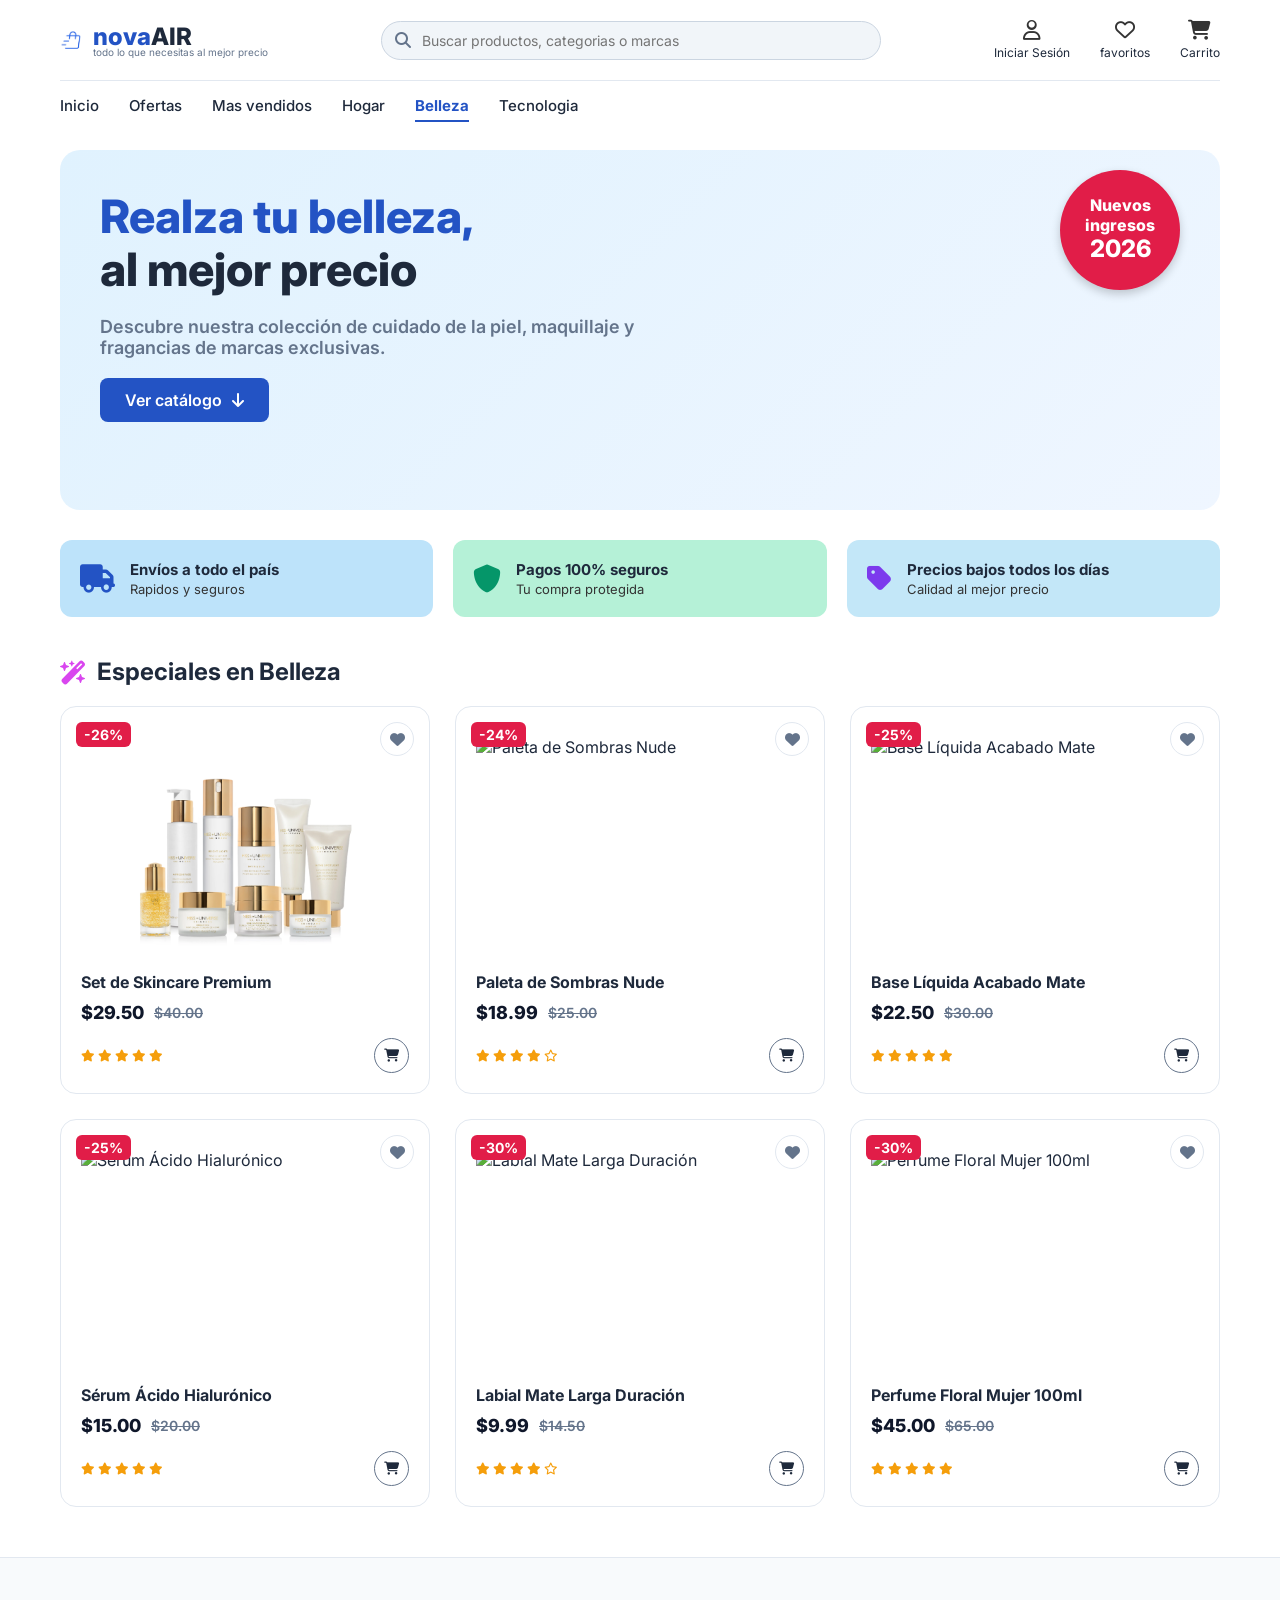
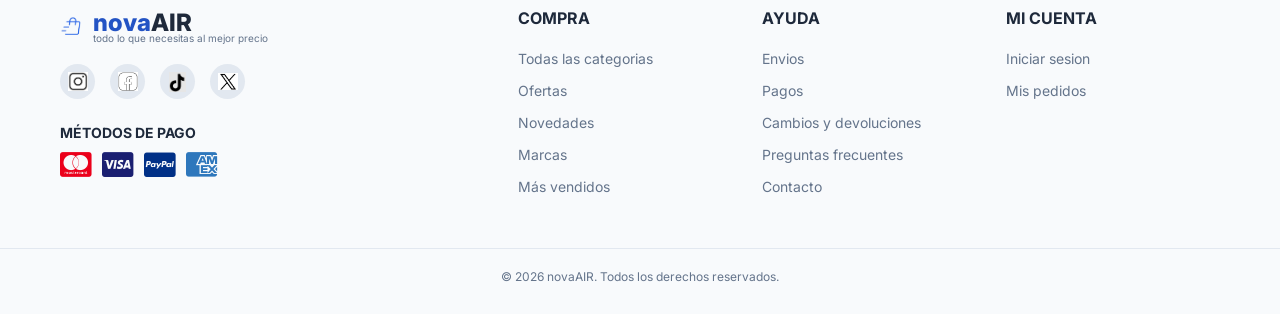
==== commit f2ee68ee: "miau" ====
--- a/belleza.html
+++ b/belleza.html
@@ -49,19 +49,16 @@
         </header>
 
         <!-- BARRA DE NAVEGACIÓN -->
-        <nav class="navbar">
-            <button class="btn-categories">
-                <i class="fa-solid fa-border-all"></i> Categorias <i class="fa-solid fa-chevron-down"></i>
-            </button>
-          <ul class="nav-links">
-    <li><a href="index.html">Inicio</a></li>
-    <li><a href="ofertas.html">Ofertas</a></li>
-    <li><a href="mas-vendidos.html">Mas vendidos</a></li>
-    <li><a href="hogar.html">Hogar</a></li>
-    <li><a href="belleza.html">Belleza</a></li>
-    <li><a href="tecnologia.html">Tecnologia</a></li>
-</ul>
-        </nav>
+       <nav class="navbar">
+    <ul class="nav-links">
+        <li><a href="index.html">Inicio</a></li>
+        <li><a href="ofertas.html">Ofertas</a></li>
+        <li><a href="mas-vendidos.html">Mas vendidos</a></li>
+        <li><a href="hogar.html">Hogar</a></li>
+        <li><a href="belleza.html">Belleza</a></li>
+        <li><a href="tecnologia.html">Tecnologia</a></li>
+    </ul>
+</nav>
 
         <main>
             <!-- SECCIÓN HERO BELLEZA -->
--- a/Css/style.css
+++ b/Css/style.css
@@ -255,16 +255,11 @@
 }
 
 .hero-image-placeholder {
-    width: 450px;
-    height: 350px;
-    background-size: cover;
+    width: 45%;
+    height: 280px;
+    background-size: contain;
     background-position: center;
-    border-radius: 20px;
-    position: absolute;
-    right: 40px;
-    top: 50%;
-    transform: translateY(-50%);
-    z-index: 1;
+    background-repeat: no-repeat;
 }
 
 .hero-image-wrap { /* Usado en Hogar */
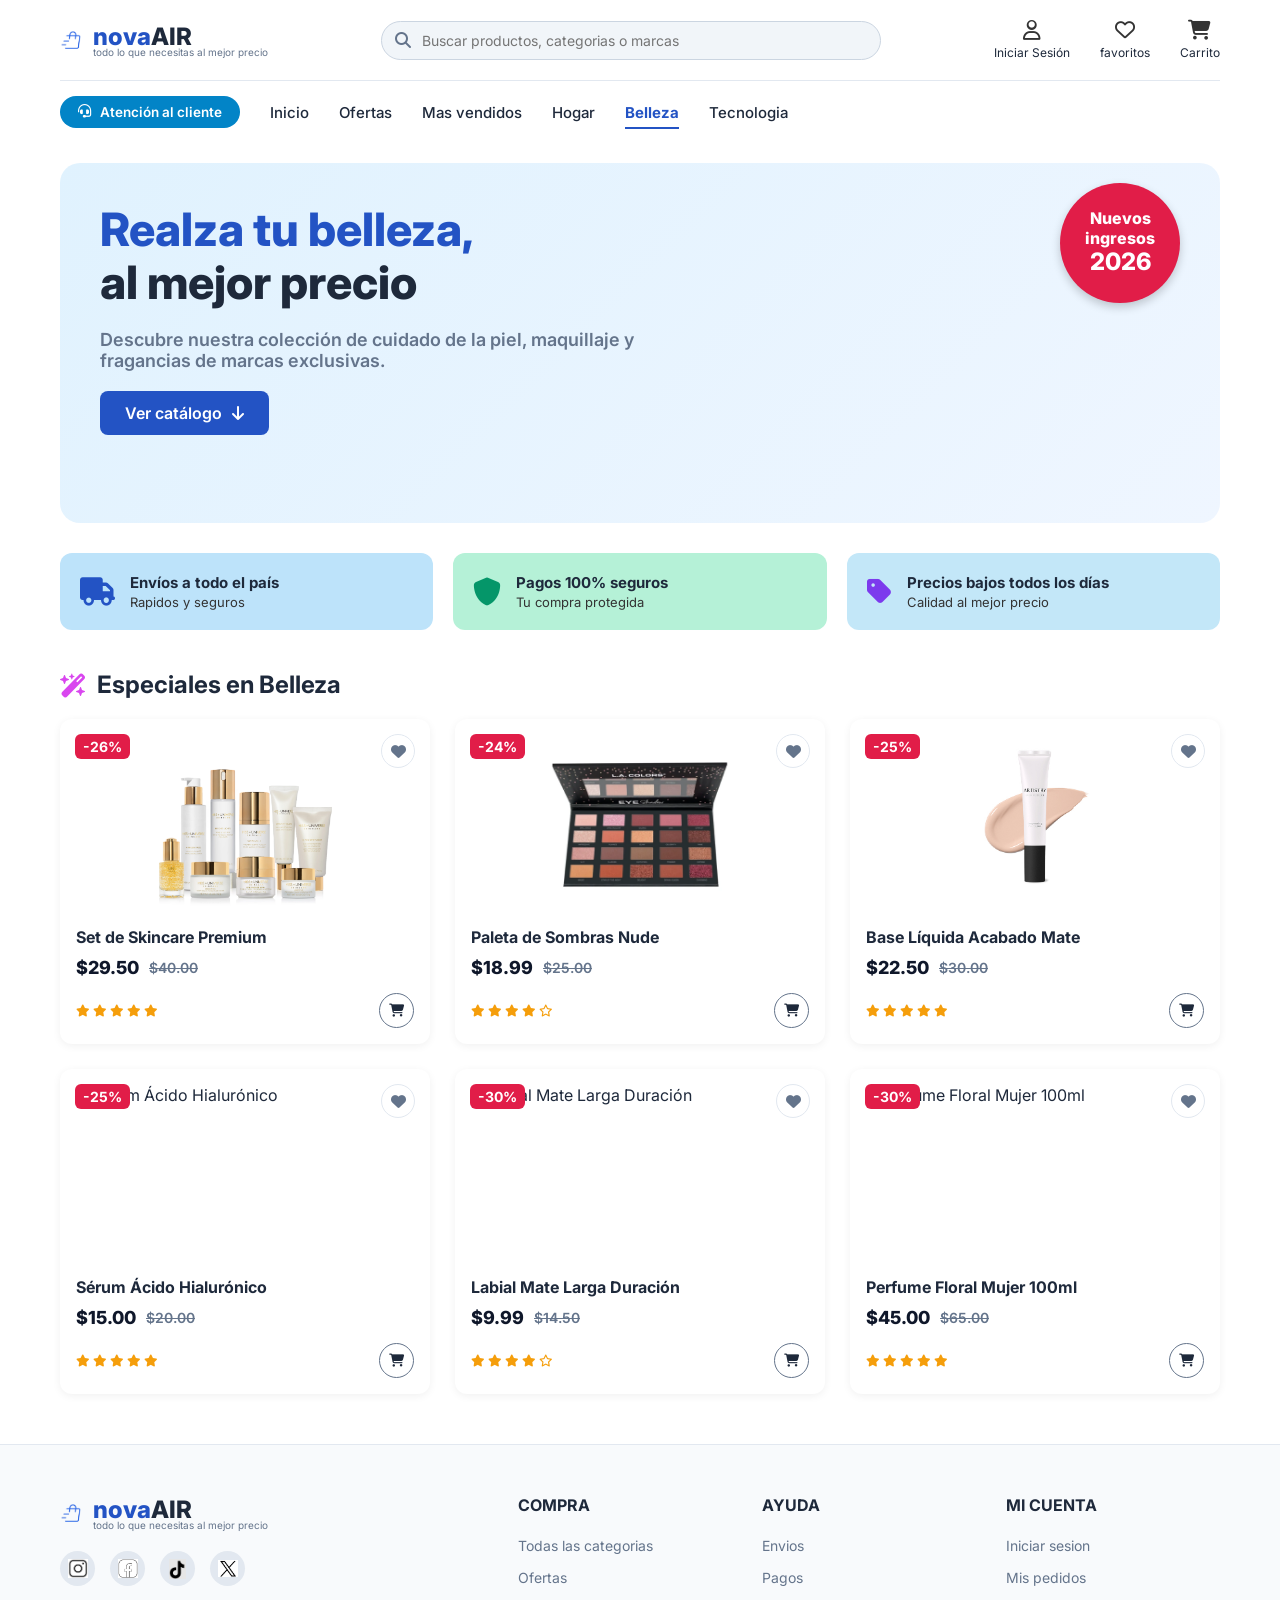
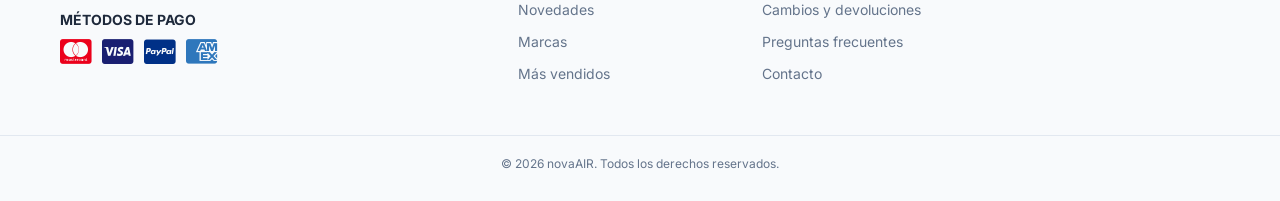
==== commit cc54d09d: "todo" ====
--- a/belleza.html
+++ b/belleza.html
@@ -9,7 +9,8 @@
     <!-- Iconos de FontAwesome -->
     <link rel="stylesheet" href="https://cdnjs.cloudflare.com/ajax/libs/font-awesome/6.5.2/css/all.min.css">
     
-      <link rel="stylesheet" href="Css/style.css">
+    <link rel="stylesheet" href="Css/style.css">
+    <link rel="stylesheet" href="Css/buscador.css">
 
 </head>
 <body>
@@ -49,16 +50,19 @@
         </header>
 
         <!-- BARRA DE NAVEGACIÓN -->
-       <nav class="navbar">
-    <ul class="nav-links">
-        <li><a href="index.html">Inicio</a></li>
-        <li><a href="ofertas.html">Ofertas</a></li>
-        <li><a href="mas-vendidos.html">Mas vendidos</a></li>
-        <li><a href="hogar.html">Hogar</a></li>
-        <li><a href="belleza.html">Belleza</a></li>
-        <li><a href="tecnologia.html">Tecnologia</a></li>
-    </ul>
-</nav>
+        <nav class="navbar">
+            <button class="btn-support" onclick="openSupportModal()">
+                <i class="fa-solid fa-headset"></i> Atención al cliente
+            </button>
+            <ul class="nav-links">
+                <li><a href="index.html">Inicio</a></li>
+                <li><a href="ofertas.html">Ofertas</a></li>
+                <li><a href="mas-vendidos.html">Mas vendidos</a></li>
+                <li><a href="hogar.html">Hogar</a></li>
+                <li><a href="belleza.html">Belleza</a></li>
+                <li><a href="tecnologia.html">Tecnologia</a></li>
+            </ul>
+        </nav>
 
         <main>
             <!-- SECCIÓN HERO BELLEZA -->
@@ -71,7 +75,6 @@
                     </button>
                 </div>
 
-                <!-- Banner Image (puedes cambiar esta URL por una de tus imágenes locales en Assets) -->
                 <div class="hero-image-placeholder"></div>
 
                 <div class="hero-badge">
@@ -106,7 +109,7 @@
                 </button>
             </section>
 
-            <!-- GRID DE PRODUCTOS (2 FILAS DE 3 = 6 PRODUCTOS) -->
+            <!-- GRID DE PRODUCTOS -->
             <h3 class="section-title" id="productos-belleza"><i class="fa-solid fa-wand-magic-sparkles" style="color: #D946EF;"></i> Especiales en Belleza</h3>
             <section class="products-grid" id="productsGrid">
                 <!-- Los productos se generan dinámicamente con JavaScript -->
@@ -115,7 +118,7 @@
         </main>
     </div>
 
-    <!-- FOOTER CON MÉTODOS DE PAGO INCLUÍDOS -->
+    <!-- FOOTER -->
     <footer class="footer">
         <div class="container footer-content">
             <div class="footer-col">
@@ -127,8 +130,7 @@
                     </div>
                 </div>
                 
-                <!-- REDES SOCIALES (Si aplicaste el script de las imágenes SVG/PNG cámbialo aquí) -->
-              <div class="social-icons">
+                <div class="social-icons">
                     <a href="https://www.instagram.com" class="icono-social" target="_blank" rel="noopener noreferrer" title="Instagram">
                         <img src="../Assets/instagram.png" alt="Instagram" style="width: 20px; height: 20px; object-fit: contain;">
                     </a>
@@ -172,7 +174,7 @@
                     <li><button onclick="mostrarInfo('fa-solid fa-credit-card', 'Pagos', 'Aceptamos tarjetas de crédito, débito y pagos contra entrega.')">Pagos</button></li>
                     <li><button onclick="mostrarInfo('fa-solid fa-rotate-left', 'Cambios y devoluciones', 'Tienes 30 días desde la recepción de tu pedido para solicitar cambio.')">Cambios y devoluciones</button></li>
                     <li><button onclick="mostrarInfo('fa-solid fa-circle-question', 'Preguntas frecuentes', '¿Tienes dudas? Visita nuestro centro de ayuda.')">Preguntas frecuentes</button></li>
-                    <li><button onclick="mostrarInfo('fa-solid fa-headset', 'Contacto', 'Escríbenos a soporte@novaair.com')">Contacto</button></li>
+                    <li><button onclick="openSupportModal()">Contacto</button></li>
                 </ul>
             </div>
 
@@ -189,7 +191,7 @@
         </div>
     </footer>
 
-    <!-- MODALES (Ocultos hasta que se llaman con JS) -->
+    <!-- MODALES -->
     <div id="infoModal" class="modal-overlay"><div class="modal-box"><span class="modal-close-btn" onclick="cerrarModal('infoModal')">&times;</span><i id="infoModalIcon" class="modal-icon-top"></i><h3 id="infoModalTitle" class="modal-title"></h3><p id="infoModalText"></p><button class="modal-btn" onclick="cerrarModal('infoModal')">Aceptar</button></div></div>
     
     <div id="loginModal" class="modal-overlay"><div class="modal-box"><span class="modal-close-btn" onclick="cerrarModal('loginModal')">&times;</span><i class="fa-regular fa-circle-user modal-icon-top"></i><h3 class="modal-title" id="loginModalTitle">Iniciar sesión</h3><div id="loginFields"><div class="form-group" id="nameFieldGroup" style="display:none;"><label>Nombre</label><input type="text" id="regName" placeholder="Tu nombre"></div><div class="form-group"><label>Correo electrónico</label><input type="email" id="loginEmail" placeholder="tucorreo@ejemplo.com"></div><div class="form-group"><label>Contraseña</label><input type="password" id="loginPassword" placeholder="••••••••"></div><p class="form-error" id="loginError">Error.</p><button class="modal-btn" id="loginSubmitBtn" onclick="procesarLogin()">Iniciar sesión</button></div><p class="form-switch"><span id="switchLoginText">¿No tienes cuenta? <a onclick="cambiarModoLogin(true)">Regístrate</a></span><span id="switchRegisterText" style="display:none;">¿Ya tienes cuenta? <a onclick="cambiarModoLogin(false)">Inicia sesión</a></span></p></div></div>
@@ -206,13 +208,84 @@
     
     <div id="ordersModal" class="modal-overlay"><div class="modal-box modal-wide"><span class="modal-close-btn" onclick="cerrarModal('ordersModal')">&times;</span><h3 class="modal-title" style="text-align:center; margin-bottom: 10px;"><i class="fa-solid fa-receipt"></i> Mis pedidos</h3><div id="ordersList"></div></div></div>
     
+    <!-- MODAL ATENCIÓN AL CLIENTE -->
+    <div id="supportModal" class="support-modal">
+        <div class="support-modal-content">
+            <button class="support-close-btn" onclick="closeSupportModal()">&times;</button>
+            
+            <div class="support-header">
+                <i class="fa-solid fa-headset"></i>
+                <h2>¡Estamos para ayudarte!</h2>
+                <p>En <strong>novaAIR</strong> tu opinión y satisfacción son nuestra prioridad. Cuéntanos qué necesitas:</p>
+            </div>
+
+            <div class="support-options">
+                <button class="support-tab active" onclick="switchSupportTab('opinion')">
+                    <i class="fa-solid fa-star"></i> Opinión
+                </button>
+                <button class="support-tab" onclick="switchSupportTab('queja')">
+                    <i class="fa-solid fa-circle-exclamation"></i> Queja o Reclamo
+                </button>
+                <button class="support-tab" onclick="switchSupportTab('contacto')">
+                    <i class="fa-solid fa-comments"></i> Contacto
+                </button>
+            </div>
+
+            <div class="support-body">
+                <!-- Formulario de Opinión -->
+                <form id="supportFormOpinion" class="support-form active" onsubmit="handleSupportSubmit(event, '¡Gracias por tus comentarios! Nos ayudan a mejorar cada día.')">
+                    <label>¿Cómo evaluarías tu experiencia?</label>
+                    <div class="star-rating">
+                        <i class="fa-solid fa-star active" onclick="setRating(1)"></i>
+                        <i class="fa-solid fa-star active" onclick="setRating(2)"></i>
+                        <i class="fa-solid fa-star active" onclick="setRating(3)"></i>
+                        <i class="fa-solid fa-star active" onclick="setRating(4)"></i>
+                        <i class="fa-solid fa-star active" onclick="setRating(5)"></i>
+                    </div>
+                    <input type="text" placeholder="Tu nombre (opcional)">
+                    <textarea placeholder="Déjanos tus comentarios o sugerencias..." required></textarea>
+                    <button type="submit" class="btn-submit-support">Enviar Opinión</button>
+                </form>
+
+                <!-- Formulario de Queja -->
+                <form id="supportFormQueja" class="support-form" onsubmit="handleSupportSubmit(event, 'Hemos recibido tu reporte. Nuestro equipo te contactará muy pronto.')">
+                    <input type="email" placeholder="Tu correo electrónico para darte respuesta" required>
+                    <input type="text" placeholder="Asunto de la queja (ej. Producto dañado, demora)" required>
+                    <textarea placeholder="Describe lo sucedido con el mayor detalle posible..." required></textarea>
+                    <button type="submit" class="btn-submit-support alert-btn">Enviar Reporte</button>
+                </form>
+
+                <!-- Sección de Contacto -->
+                <div id="supportContact" class="support-form">
+                    <div class="contact-info-card">
+                        <i class="fa-brands fa-whatsapp"></i>
+                        <div>
+                            <h4>Atención Inmediata</h4>
+                            <p>Escríbenos directamente a nuestro WhatsApp oficial de soporte.</p>
+                        </div>
+                    </div>
+                    <div class="contact-info-card">
+                        <i class="fa-solid fa-envelope"></i>
+                        <div>
+                            <h4>Correo de Soporte</h4>
+                            <p>soporte@novaair.com (Respuesta en menos de 24h)</p>
+                        </div>
+                    </div>
+                </div>
+            </div>
+        </div>
+    </div>
+
     <div id="toast"><i class="fa-solid fa-circle-check"></i><span id="toastText">Listo</span></div>
-     <script src="JS/main.js"></script>
+
+    <script src="JS/main.js"></script>
+    <script src="js/buscador.js"></script>
+
     <!-- SCRIPTS LÓGICOS -->
     <script>
         const state = { user: null, favorites: new Set(), cart: {}, orders: [], registeredUser: null, loginMode: 'login' };
 
-        /* ================= CATALOGO BELLEZA (6 PRODUCTOS) ================= */
+        /* CATALOGO BELLEZA */
         const products = [
             {
                 id: 'b1',
@@ -226,7 +299,7 @@
             {
                 id: 'b2',
                 title: 'Paleta de Sombras Nude',
-                image: 'https://images.unsplash.com/photo-1512496015851-a1dc8f4155bc?auto=format&fit=crop&q=80&w=400',
+                image: "Assets/Paleta de sombras.png",
                 priceCurrent: 18.99,
                 priceOld: 25.00,
                 discount: '-24%',
@@ -235,7 +308,7 @@
             {
                 id: 'b3',
                 title: 'Base Líquida Acabado Mate',
-                image: 'https://images.unsplash.com/photo-1631214500515-e4ace70da275?auto=format&fit=crop&q=80&w=400',
+                image: "Assets/base.jpg",
                 priceCurrent: 22.50,
                 priceOld: 30.00,
                 discount: '-25%',
@@ -283,6 +356,7 @@
 
         function renderProducts() {
             const grid = document.getElementById('productsGrid');
+            if(!grid) return;
             grid.innerHTML = products.map(p => `
                 <article class="product-card">
                     <div class="discount-badge">${p.discount}</div>
@@ -450,6 +524,48 @@
             abrirModal('ordersModal');
         }
 
+        /* ================= ATENCIÓN AL CLIENTE ================= */
+        function openSupportModal() {
+            document.getElementById('supportModal').classList.add('active');
+        }
+
+        function closeSupportModal() {
+            document.getElementById('supportModal').classList.remove('active');
+        }
+
+        function switchSupportTab(tab) {
+            document.querySelectorAll('.support-tab').forEach(b => b.classList.remove('active'));
+            document.querySelectorAll('.support-form').forEach(f => f.classList.remove('active'));
+
+            if (tab === 'opinion') {
+                document.querySelectorAll('.support-tab')[0].classList.add('active');
+                document.getElementById('supportFormOpinion').classList.add('active');
+            } else if (tab === 'queja') {
+                document.querySelectorAll('.support-tab')[1].classList.add('active');
+                document.getElementById('supportFormQueja').classList.add('active');
+            } else if (tab === 'contacto') {
+                document.querySelectorAll('.support-tab')[2].classList.add('active');
+                document.getElementById('supportContact').classList.add('active');
+            }
+        }
+
+        function setRating(stars) {
+            const icons = document.querySelectorAll('.star-rating i');
+            icons.forEach((icon, index) => {
+                if (index < stars) {
+                    icon.classList.add('active');
+                } else {
+                    icon.classList.remove('active');
+                }
+            });
+        }
+
+        function handleSupportSubmit(e, message) {
+            e.preventDefault();
+            closeSupportModal();
+            mostrarToast(message);
+        }
+
         renderProducts(); actualizarUI(); actualizarBadges();
     </script>
 </body>
--- a/Css/style.css
+++ b/Css/style.css
@@ -9,12 +9,12 @@
     --bg-light: #F4F7FB;
     --text-dark: #1E293B;
     --text-gray: #64748B;
-    --text-muted: #64748B; /* Alias usado en algunas vistas */
+    --text-muted: #64748B; 
     --border-color: #E2E8F0;
-    --card-border: #E2E8F0; /* Alias usado en algunas vistas */
+    --card-border: #E2E8F0; 
     --success-green: #059669;
     --danger-red: #E11D48;
-    --discount-red: #E11D48; /* Alias */
+    --discount-red: #E11D48; 
     --star-yellow: #F59E0B;
     --footer-bg: #F8FAFC;
 }
@@ -27,7 +27,7 @@
 }
 
 body {
-    background-color: #ffffff; /* Algunas vistas usan F8FAFC, ajustaremos con clases */
+    background-color: #ffffff; 
     color: var(--text-dark);
 }
 
@@ -42,13 +42,13 @@
     padding: 0 20px;
 }
 
-/* Contenedor alternativo usado en Hogar y Ofertas */
 .layout-container {
     width: 100%;
     max-width: 1200px;
     background-color: #FFFFFF;
     min-height: 100vh;
     margin: 0 auto;
+    padding: 0 20px;
 }
 
 /* --- 3. HEADER Y BUSCADOR --- */
@@ -85,6 +85,7 @@
     max-width: 500px;
     position: relative;
     margin: 0 20px;
+    z-index: 1000;
 }
 .search-bar input {
     width: 100%;
@@ -158,14 +159,6 @@
     padding: 15px 0;
     gap: 30px;
 }
-.layout-container {
-    width: 100%;
-    max-width: 1200px;
-    background-color: #FFFFFF;
-    min-height: 100vh;
-    margin: 0 auto;
-    padding: 0 20px; /* Igualamos el padding al de .container */
-}
 .layout-container nav { padding: 15px 0; }
 
 .btn-categories {
@@ -179,6 +172,7 @@
     align-items: center;
     gap: 10px;
     cursor: pointer;
+    display: none !important; /* Oculto según tus estilos heredados */
 }
 .nav-links {
     display: flex;
@@ -206,23 +200,20 @@
     overflow: hidden;
     min-height: 350px;
 }
-
-/* Degradado específico para la vista de belleza */
 .hero.hero-belleza {
     background: linear-gradient(135deg, #FDF4F6 0%, #FDE4EC 100%);
 }
-
 .hero-banner { 
-    margin: 20px 0; /* Esto quita los márgenes de los lados y lo hace ancho */
+    margin: 20px 0; 
     background: linear-gradient(135deg, #E0F2FE 0%, #EFF6FF 100%);
-    border-radius: 20px; /* Igualamos el borde al del inicio */
-    padding: 40px; /* Igualamos el espacio interno */
+    border-radius: 20px; 
+    padding: 40px; 
     display: flex;
     justify-content: space-between;
     align-items: center;
     position: relative;
     overflow: hidden;
-    min-height: 350px; /* Aumentamos la altura para que sea igual al inicio */
+    min-height: 350px; 
 }
 
 .hero-content { max-width: 50%; z-index: 2; }
@@ -261,8 +252,7 @@
     background-position: center;
     background-repeat: no-repeat;
 }
-
-.hero-image-wrap { /* Usado en Hogar */
+.hero-image-wrap { 
     width: 380px; height: 260px; z-index: 1; flex-shrink: 0;
     border-radius: 18px; overflow: hidden; box-shadow: 0 15px 30px rgba(37, 99, 235, 0.18);
 }
@@ -288,7 +278,7 @@
     z-index: 3;
 }
 .hero-badge.badge-blue { background-color: var(--primary-blue); }
-.hero-badge.badge-amber { background-color: #F59E0B; } /* Para más vendidos */
+.hero-badge.badge-amber { background-color: #F59E0B; } 
 .hero-badge span { font-size: 24px; }
 .badge-discount span { font-size: 11px; text-transform: uppercase; }
 .badge-discount strong { font-size: 20px; }
@@ -297,12 +287,7 @@
 .benefits-banner, .hero-features {
     display: flex;
     gap: 20px;
-    margin-top: 30px;
-}
-.hero-features {
-    display: flex;
-    gap: 20px;
-    margin: 30px 0; /* Esto quita los márgenes laterales para igualarlas al inicio */
+    margin: 30px 0;
 }
 
 .benefit-card, .feature-item {
@@ -359,19 +344,33 @@
     gap: 25px;
     margin-bottom: 50px;
 }
-.products-section { margin: 0 40px 50px 40px; } /* Ajuste para hogar/ofertas */
+.products-section { margin: 0 0 50px 0; } 
 
 .product-card {
-    border: 1px solid var(--border-color);
-    border-radius: 16px;
-    padding: 20px;
+    background: #ffffff;
+    border-radius: 12px;
+    padding: 16px;
+    box-shadow: 0 2px 8px rgba(0,0,0,0.06);
+    display: flex;
+    flex-direction: column;
+    justify-content: space-between;
+    overflow: hidden;
     position: relative;
-    background: white;
-    display: flex;
-    flex-direction: column;
-    transition: transform 0.2s ease, box-shadow 0.2s ease;
+    transition: box-shadow 0.3s ease, transform 0.3s ease;
 }
 .product-card:hover { transform: translateY(-5px); box-shadow: 0 10px 25px rgba(0,0,0,0.05); }
+
+.product-card img,
+.product-card .product-image,
+.product-card .product-img,
+.product-img-container img {
+    width: 100% !important;
+    height: 180px !important; 
+    object-fit: contain !important; 
+    display: block;
+    margin: 0 auto 12px auto;
+    border-radius: 8px 8px 0 0;
+}
 
 .discount-badge, .tag-discount {
     position: absolute; top: 15px; left: 15px; font-size: 14px;
@@ -393,8 +392,10 @@
 .favorite-toggle:hover { transform: scale(1.08); }
 .favorite-toggle.active { color: var(--danger-red); border-color: var(--danger-red); }
 
-.product-img-container { width: 100%; height: 160px; display: flex; align-items: center; justify-content: center; margin-bottom: 15px; }
-.product-image, .product-img { width: 100%; height: 220px; object-fit: contain; margin-bottom: 15px; margin-top: 10px; }
+.product-img-container {
+    width: 100%; height: 200px; display: flex; justify-content: center; align-items: center;
+    overflow: hidden; margin-bottom: 15px;
+}
 
 .product-info { width: 100%; text-align: left; }
 .product-title { font-size: 16px; font-weight: 700; margin-bottom: 10px; color: #1E293B; }
@@ -436,7 +437,7 @@
 .footer-col h4, .footer-column h5 { font-size: 16px; font-weight: 700; margin-bottom: 20px; text-transform: uppercase; color: var(--text-dark); }
 .footer-col ul li, .footer-column ul li { margin-bottom: 12px; }
 .footer-col ul li a, .footer-col ul li button, .footer-column ul li a, .footer-column ul li button {
-    color: var(--text-gray); font-size: 14px; background: none; border: none; cursor: pointer; text-align: left; transition: color 0.3s;
+    color: var(--text-gray); font-size: 14px; background: none; border: none; cursor: pointer; text-align: left; transition: color 0.3s; padding: 0;
 }
 .footer-col ul li a:hover, .footer-col ul li button:hover, .footer-column ul li a:hover, .footer-column ul li button:hover {
     color: var(--primary-blue);
@@ -512,4 +513,298 @@
     z-index: 10000; opacity: 0; pointer-events: none; transition: opacity 0.25s ease, transform 0.25s ease;
 }
 #toast.show { opacity: 1; transform: translateX(-50%) translateY(0); }
-#toast i { color: #34D399; }+#toast i { color: #34D399; }
+
+/* =========================================================
+   MODAL DE ATENCIÓN AL CLIENTE
+   ========================================================= */
+.support-modal {
+    display: none;
+    position: fixed; top: 0; left: 0; width: 100%; height: 100%;
+    background-color: rgba(0, 0, 0, 0.5);
+    z-index: 10005;
+    justify-content: center; align-items: center;
+}
+.support-modal.active { display: flex; }
+
+.support-modal-content {
+    background: #fff; padding: 25px; border-radius: 12px;
+    width: 90%; max-width: 450px; position: relative;
+}
+.support-close-btn {
+    position: absolute; top: 15px; right: 15px; background: none;
+    border: none; font-size: 24px; cursor: pointer; color: var(--text-gray);
+}
+.support-form { display: none; flex-direction: column; gap: 12px; margin-top: 15px; }
+.support-form.active { display: flex; }
+
+.support-options {
+    display: flex; gap: 10px; margin-top: 15px;
+    border-bottom: 2px solid #eee; padding-bottom: 10px;
+}
+.support-tab {
+    background: none; border: none; cursor: pointer; padding: 5px 10px;
+    font-weight: 600; color: var(--text-gray); font-size: 14px;
+}
+.support-tab.active {
+    color: var(--primary-blue); border-bottom: 2px solid var(--primary-blue);
+    margin-bottom: -12px;
+}
+
+.star-rating i { cursor: pointer; color: #ccc; font-size: 20px;}
+.star-rating i.active { color: #F59E0B; }
+
+.support-form input, .support-form textarea {
+    width: 100%; padding: 10px; border-radius: 8px;
+    border: 1px solid var(--border-color); font-family: 'Inter', sans-serif;
+}
+.btn-submit-support {
+    background: var(--primary-blue); color: white; border: none;
+    padding: 10px; border-radius: 8px; cursor: pointer; font-weight: 600;
+}
+.contact-info-card {
+    display: flex; gap: 15px; align-items: center; background: var(--bg-light);
+    padding: 15px; border-radius: 8px; margin-bottom: 10px;
+}
+.contact-info-card i { font-size: 24px; color: var(--primary-blue); }
+
+.btn-support {
+    display: inline-flex !important;
+    align-items: center;
+    gap: 8px;
+    background-color: #0284C7 !important;
+    color: #ffffff !important;
+    border: none !important;
+    padding: 8px 18px !important;
+    border-radius: 20px !important;
+    font-weight: 600 !important;
+    font-size: 13.5px !important;
+    cursor: pointer !important;
+    transition: background-color 0.2s ease, transform 0.1s ease !important;
+}
+.btn-support:hover {
+    background-color: #0369A1 !important;
+    transform: translateY(-1px);
+}
+
+/* =========================================================
+   BUSCADOR GLOBAL UNIFICADO (novaAIR)
+   ========================================================= */
+.search-dropdown {
+    position: absolute;
+    top: calc(100% + 8px);
+    left: 0;
+    right: 0;
+    background: #ffffff;
+    border-radius: 16px;
+    box-shadow: 0 12px 35px rgba(0, 0, 0, 0.15);
+    border: 1px solid #E2E8F0;
+    max-height: 480px;
+    overflow-y: auto;
+    display: none;
+    z-index: 9999;
+    animation: searchFadeIn 0.2s ease-out;
+}
+.search-dropdown.active { display: block; }
+
+@keyframes searchFadeIn {
+    from { opacity: 0; transform: translateY(-8px); }
+    to { opacity: 1; transform: translateY(0); }
+}
+
+.search-results-list { list-style: none; margin: 0; padding: 8px 0; }
+.search-item {
+    display: flex; align-items: center; gap: 14px; padding: 10px 16px;
+    cursor: pointer; transition: background-color 0.15s ease;
+    text-decoration: none; color: inherit;
+}
+.search-item:hover, .search-item.selected { background-color: #F1F5F9; }
+
+.search-item-img {
+    width: 48px; height: 48px; border-radius: 8px; object-fit: contain;
+    background: #F8FAFC; border: 1px solid #E2E8F0; flex-shrink: 0;
+}
+.search-item-details { flex: 1; min-width: 0; }
+.search-item-title {
+    font-size: 13.5px; font-weight: 600; color: #1E293B;
+    white-space: nowrap; overflow: hidden; text-overflow: ellipsis;
+}
+.search-item-title mark { background: #FEF08A; color: #854D0E; border-radius: 2px; padding: 0 2px; }
+.search-item-meta { display: flex; align-items: center; gap: 10px; font-size: 12px; margin-top: 2px; }
+.search-item-category {
+    color: #64748B; background: #F1F5F9; padding: 2px 6px;
+    border-radius: 4px; font-size: 10.5px; font-weight: 600;
+}
+.search-item-price { font-weight: 800; color: #2563EB; }
+
+.search-empty-state { padding: 24px 16px; text-align: center; color: #64748B; }
+.search-empty-state i { font-size: 32px; color: #94A3B8; margin-bottom: 8px; display: block; }
+.search-empty-state p { font-size: 13.5px; font-weight: 500; margin: 0; }
+
+.search-dropdown::-webkit-scrollbar { width: 6px; }
+.search-dropdown::-webkit-scrollbar-thumb { background: #CBD5E1; border-radius: 4px; }
+
+
+/* =========================================================
+   NOTIFICACIÓN PERSONALIZADA (novaAIR dice:)
+   ========================================================= */
+.novaair-custom-toast {
+    position: fixed; top: 25px; right: 25px; background: #ffffff;
+    border-left: 5px solid #0284C7; box-shadow: 0 10px 30px rgba(0, 0, 0, 0.15);
+    border-radius: 12px; padding: 14px 20px; z-index: 99999;
+    opacity: 0; transform: translateY(-20px);
+    transition: all 0.3s cubic-bezier(0.68, -0.55, 0.265, 1.55);
+}
+.novaair-custom-toast.show { opacity: 1; transform: translateY(0); }
+.novaair-custom-toast .toast-content { display: flex; align-items: center; gap: 14px; }
+.novaair-custom-toast i { font-size: 24px; color: #0284C7; }
+.novaair-custom-toast strong { display: block; font-size: 13.5px; color: #0F172A; margin-bottom: 2px; }
+.novaair-custom-toast p { margin: 0; font-size: 13px; color: #64748B; }
+
+
+/* ===================================================
+   DISEÑO RESPONSIVO (Móviles y Tablets)
+   =================================================== */
+
+img {
+    max-width: 100%;
+    height: auto;
+}
+
+/* ---------------------------------------------------
+   TABLETS (Pantallas hasta 992px)
+   --------------------------------------------------- */
+@media screen and (max-width: 992px) {
+    .hero, .hero-banner {
+        flex-direction: column;
+        text-align: center;
+        padding: 30px 20px;
+    }
+    .hero-content {
+        max-width: 100%;
+        margin-bottom: 30px;
+    }
+    .hero-image-placeholder, .hero-image-wrap {
+        width: 100%;
+        max-width: 400px;
+        margin: 0 auto;
+    }
+    .hero-badge, .badge-discount {
+        top: 10px;
+        right: 10px;
+        width: 90px;
+        height: 90px;
+    }
+    .hero-badge span {
+        font-size: 18px;
+    }
+
+    .products-grid, .product-grid {
+        grid-template-columns: repeat(2, 1fr);
+        gap: 15px;
+    }
+
+    .footer-content, .footer-grid {
+        grid-template-columns: repeat(2, 1fr);
+        gap: 30px;
+    }
+
+    .search-bar {
+        width: 300px;
+    }
+    
+    .promo-banner {
+        padding: 30px;
+    }
+    .promo-image {
+        right: 10px;
+        height: 150px;
+    }
+}
+
+/* ---------------------------------------------------
+   TELÉFONOS MÓVILES (Pantallas hasta 768px)
+   --------------------------------------------------- */
+@media screen and (max-width: 768px) {
+    .top-header, .header-top {
+        flex-direction: column;
+        gap: 15px;
+    }
+    .search-bar {
+        width: 100% !important;
+        max-width: 100% !important;
+        margin: 0;
+    }
+    /* El dropdown de búsqueda se adapta a móviles */
+    .search-dropdown {
+        position: fixed;
+        top: 150px; /* Ajustado para quedar debajo del buscador */
+        left: 10px;
+        right: 10px;
+        max-height: 70vh;
+    }
+
+    .user-actions, .header-actions {
+        width: 100%;
+        justify-content: space-around;
+    }
+
+    .navbar .nav-links, nav .nav-links {
+        flex-wrap: wrap;
+        justify-content: center;
+        gap: 10px;
+    }
+
+    .hero h2, .hero-content h2 {
+        font-size: 32px;
+    }
+
+    .benefits-banner, .hero-features {
+        flex-direction: column;
+        gap: 15px;
+    }
+
+    .products-grid, .product-grid {
+        grid-template-columns: 1fr;
+    }
+
+    .footer-content, .footer-grid {
+        grid-template-columns: 1fr;
+        text-align: center;
+    }
+    .footer-col ul li button, 
+    .footer-col ul li a,
+    .footer-column ul li a, 
+    .footer-column ul li button {
+        text-align: center;
+        margin: 0 auto;
+        display: block;
+    }
+    .social-icons {
+        justify-content: center;
+    }
+    .payment-icons {
+        justify-content: center;
+        display: flex;
+        gap: 10px;
+    }
+
+    .promo-banner {
+        flex-direction: column;
+        text-align: center;
+        min-height: auto;
+    }
+    .promo-image {
+        position: relative;
+        right: 0;
+        top: 0;
+        transform: none;
+        margin-top: 20px;
+        height: 200px;
+    }
+    
+    .modal-box {
+        padding: 20px;
+        margin: 10px;
+    }
+}
--- a/Css/buscador.css
+++ b/Css/buscador.css
@@ -0,0 +1,438 @@
+/* =========================================================
+   BUSCADOR GLOBAL UNIFICADO (novaAIR)
+   ========================================================= */
+
+.search-bar {
+    position: relative !important;
+    z-index: 1000;
+}
+
+.search-dropdown {
+    position: absolute;
+    top: calc(100% + 8px);
+    left: 0;
+    right: 0;
+    background: #ffffff;
+    border-radius: 16px;
+    box-shadow: 0 12px 35px rgba(0, 0, 0, 0.15);
+    border: 1px solid #E2E8F0;
+    max-height: 480px;
+    overflow-y: auto;
+    display: none;
+    z-index: 9999;
+    animation: searchFadeIn 0.2s ease-out;
+}
+
+.search-dropdown.active {
+    display: block;
+}
+
+@keyframes searchFadeIn {
+    from { opacity: 0; transform: translateY(-8px); }
+    to { opacity: 1; transform: translateY(0); }
+}
+
+.search-results-list {
+    list-style: none;
+    margin: 0;
+    padding: 8px 0;
+}
+
+.search-item {
+    display: flex;
+    align-items: center;
+    gap: 14px;
+    padding: 10px 16px;
+    cursor: pointer;
+    transition: background-color 0.15s ease;
+    text-decoration: none;
+    color: inherit;
+}
+
+.search-item:hover,
+.search-item.selected {
+    background-color: #F1F5F9;
+}
+
+.search-item-img {
+    width: 48px;
+    height: 48px;
+    border-radius: 8px;
+    object-fit: contain;
+    background: #F8FAFC;
+    border: 1px solid #E2E8F0;
+    flex-shrink: 0;
+}
+
+.search-item-details {
+    flex: 1;
+    min-width: 0;
+}
+
+.search-item-title {
+    font-size: 13.5px;
+    font-weight: 600;
+    color: #1E293B;
+    white-space: nowrap;
+    overflow: hidden;
+    text-overflow: ellipsis;
+}
+
+.search-item-title mark {
+    background: #FEF08A;
+    color: #854D0E;
+    border-radius: 2px;
+    padding: 0 2px;
+}
+
+.search-item-meta {
+    display: flex;
+    align-items: center;
+    gap: 10px;
+    font-size: 12px;
+    margin-top: 2px;
+}
+
+.search-item-category {
+    color: #64748B;
+    background: #F1F5F9;
+    padding: 2px 6px;
+    border-radius: 4px;
+    font-size: 10.5px;
+    font-weight: 600;
+}
+
+.search-item-price {
+    font-weight: 800;
+    color: #2563EB;
+}
+
+.search-empty-state {
+    padding: 24px 16px;
+    text-align: center;
+    color: #64748B;
+}
+
+.search-empty-state i {
+    font-size: 32px;
+    color: #94A3B8;
+    margin-bottom: 8px;
+    display: block;
+}
+
+.search-empty-state p {
+    font-size: 13.5px;
+    font-weight: 500;
+    margin: 0;
+}
+
+.search-dropdown::-webkit-scrollbar {
+    width: 6px;
+}
+.search-dropdown::-webkit-scrollbar-thumb {
+    background: #CBD5E1;
+    border-radius: 4px;
+}
+
+@media (max-width: 768px) {
+    .search-bar {
+        width: 100% !important;
+        max-width: 100% !important;
+    }
+    .search-dropdown {
+        position: fixed;
+        top: 65px;
+        left: 10px;
+        right: 10px;
+        max-height: 70vh;
+    }
+}
+/* =========================================================
+   BOTÓN Y MODAL DE ATENCIÓN AL CLIENTE
+   ========================================================= */
+
+.btn-support {
+    background-color: #0284C7 !important;
+    color: #ffffff !important;
+    border: none;
+    padding: 8px 18px;
+    border-radius: 20px;
+    font-weight: 600;
+    font-size: 13.5px;
+    cursor: pointer;
+    display: inline-flex;
+    align-items: center;
+    gap: 8px;
+    transition: background-color 0.2s, transform 0.1s;
+}
+
+.btn-support:hover {
+    background-color: #0369A1 !important;
+    transform: translateY(-1px);
+}
+
+/* Modal Overlay */
+.support-modal {
+    position: fixed;
+    top: 0;
+    left: 0;
+    width: 100%;
+    height: 100%;
+    background: rgba(15, 23, 42, 0.6);
+    backdrop-filter: blur(4px);
+    display: none;
+    justify-content: center;
+    align-items: center;
+    z-index: 10000;
+    padding: 16px;
+}
+
+.support-modal.active {
+    display: flex;
+    animation: modalFadeIn 0.25s ease-out;
+}
+
+@keyframes modalFadeIn {
+    from { opacity: 0; transform: scale(0.95); }
+    to { opacity: 1; transform: scale(1); }
+}
+
+/* Modal Content Card */
+.support-modal-content {
+    background: #ffffff;
+    width: 100%;
+    max-width: 480px;
+    border-radius: 24px;
+    padding: 28px;
+    position: relative;
+    box-shadow: 0 20px 40px rgba(0, 0, 0, 0.2);
+}
+
+.support-close-btn {
+    position: absolute;
+    top: 18px;
+    right: 20px;
+    background: #F1F5F9;
+    border: none;
+    font-size: 20px;
+    width: 32px;
+    height: 32px;
+    border-radius: 50%;
+    cursor: pointer;
+    color: #64748B;
+}
+
+.support-header {
+    text-align: center;
+    margin-bottom: 20px;
+}
+
+.support-header i {
+    font-size: 40px;
+    color: #0284C7;
+    margin-bottom: 8px;
+}
+
+.support-header h2 {
+    font-size: 20px;
+    color: #0F172A;
+    margin: 0 0 6px 0;
+}
+
+.support-header p {
+    font-size: 13px;
+    color: #64748B;
+    margin: 0;
+}
+
+/* Tabs */
+.support-options {
+    display: flex;
+    gap: 6px;
+    background: #F8FAFC;
+    padding: 4px;
+    border-radius: 12px;
+    margin-bottom: 20px;
+}
+
+.support-tab {
+    flex: 1;
+    border: none;
+    background: transparent;
+    padding: 8px 4px;
+    font-size: 12px;
+    font-weight: 600;
+    color: #64748B;
+    border-radius: 8px;
+    cursor: pointer;
+    transition: all 0.2s;
+}
+
+.support-tab.active {
+    background: #ffffff;
+    color: #0284C7;
+    box-shadow: 0 2px 8px rgba(0,0,0,0.06);
+}
+
+/* Form Elements */
+.support-form {
+    display: none;
+    flex-direction: column;
+    gap: 12px;
+}
+
+.support-form.active {
+    display: flex;
+}
+
+.support-form label {
+    font-size: 12.5px;
+    font-weight: 600;
+    color: #334155;
+    text-align: center;
+}
+
+.star-rating {
+    display: flex;
+    justify-content: center;
+    gap: 8px;
+    color: #CBD5E1;
+    font-size: 22px;
+    cursor: pointer;
+}
+
+.star-rating i.active {
+    color: #EAB308;
+}
+
+.support-form input,
+.support-form textarea {
+    width: 100%;
+    padding: 10px 14px;
+    border: 1px solid #E2E8F0;
+    border-radius: 10px;
+    font-size: 13px;
+    outline: none;
+    background: #F8FAFC;
+}
+
+.support-form textarea {
+    height: 90px;
+    resize: none;
+}
+
+.btn-submit-support {
+    background: #0284C7;
+    color: #ffffff;
+    border: none;
+    padding: 10px;
+    border-radius: 10px;
+    font-weight: 700;
+    font-size: 13.5px;
+    cursor: pointer;
+    margin-top: 4px;
+}
+
+.btn-submit-support.alert-btn {
+    background: #EF4444;
+}
+
+.contact-info-card {
+    display: flex;
+    align-items: center;
+    gap: 14px;
+    background: #F8FAFC;
+    padding: 12px 16px;
+    border-radius: 12px;
+    border: 1px solid #E2E8F0;
+}
+
+.contact-info-card i {
+    font-size: 24px;
+    color: #0284C7;
+}
+
+.contact-info-card h4 {
+    margin: 0;
+    font-size: 13.5px;
+    color: #1E293B;
+}
+
+.contact-info-card p {
+    margin: 2px 0 0 0;
+    font-size: 12px;
+    color: #64748B;
+}
+/* Limpieza de botones heredados o sobrantes */
+.btn-categories,
+.categories-dropdown,
+.dropdown-container {
+    display: none !important;
+}
+
+/* Estilo limpio para el nuevo botón de Atención al cliente */
+.btn-support {
+    display: inline-flex !important;
+    align-items: center;
+    gap: 8px;
+    background-color: #0284C7 !important;
+    color: #ffffff !important;
+    border: none !important;
+    padding: 8px 18px !important;
+    border-radius: 20px !important;
+    font-weight: 600 !important;
+    font-size: 13.5px !important;
+    cursor: pointer !important;
+    transition: background-color 0.2s ease, transform 0.1s ease !important;
+}
+
+.btn-support:hover {
+    background-color: #0369A1 !important;
+    transform: translateY(-1px);
+}
+/* =========================================================
+   NOTIFICACIÓN PERSONALIZADA (novaAIR dice:)
+   ========================================================= */
+.novaair-custom-toast {
+    position: fixed;
+    top: 25px;
+    right: 25px;
+    background: #ffffff;
+    border-left: 5px solid #0284C7;
+    box-shadow: 0 10px 30px rgba(0, 0, 0, 0.15);
+    border-radius: 12px;
+    padding: 14px 20px;
+    z-index: 99999;
+    opacity: 0;
+    transform: translateY(-20px);
+    transition: all 0.3s cubic-bezier(0.68, -0.55, 0.265, 1.55);
+}
+
+.novaair-custom-toast.show {
+    opacity: 1;
+    transform: translateY(0);
+}
+
+.novaair-custom-toast .toast-content {
+    display: flex;
+    align-items: center;
+    gap: 14px;
+}
+
+.novaair-custom-toast i {
+    font-size: 24px;
+    color: #0284C7;
+}
+
+.novaair-custom-toast strong {
+    display: block;
+    font-size: 13.5px;
+    color: #0F172A;
+    margin-bottom: 2px;
+}
+
+.novaair-custom-toast p {
+    margin: 0;
+    font-size: 13px;
+    color: #64748B;
+}
